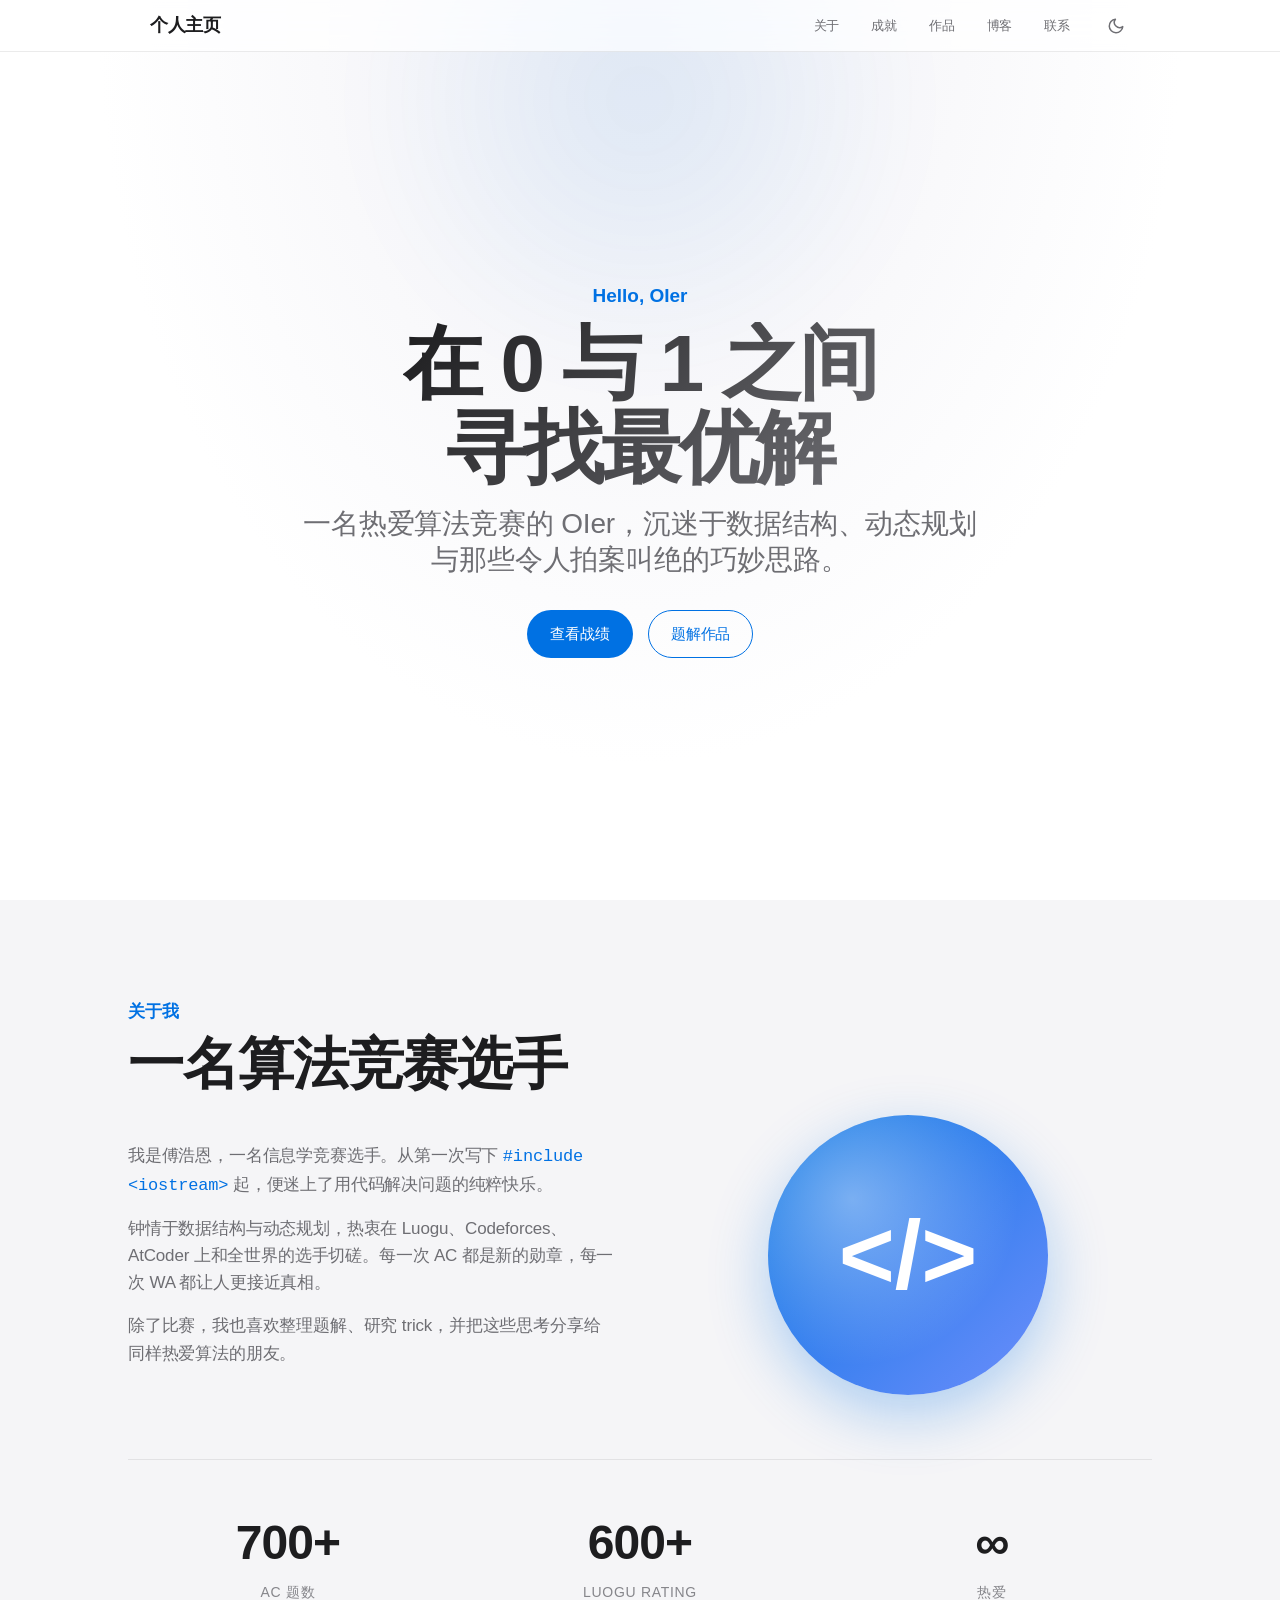
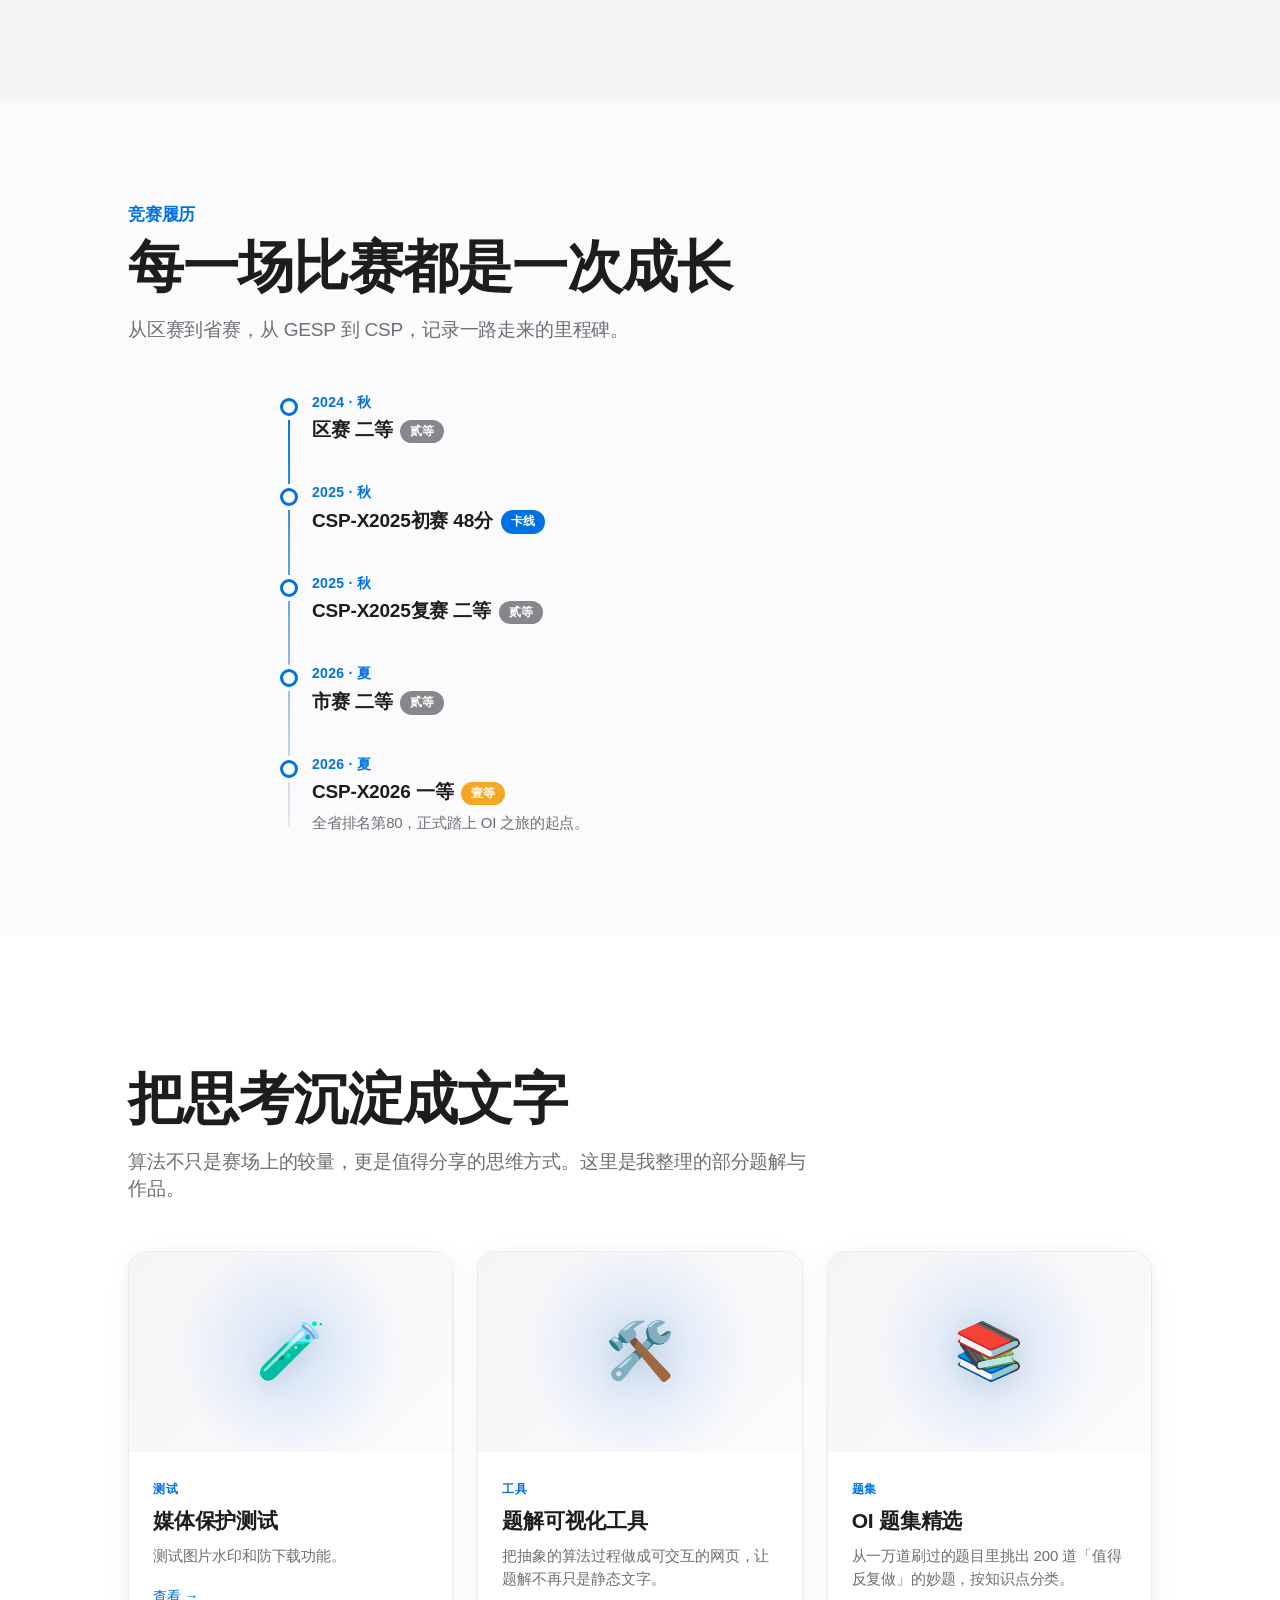
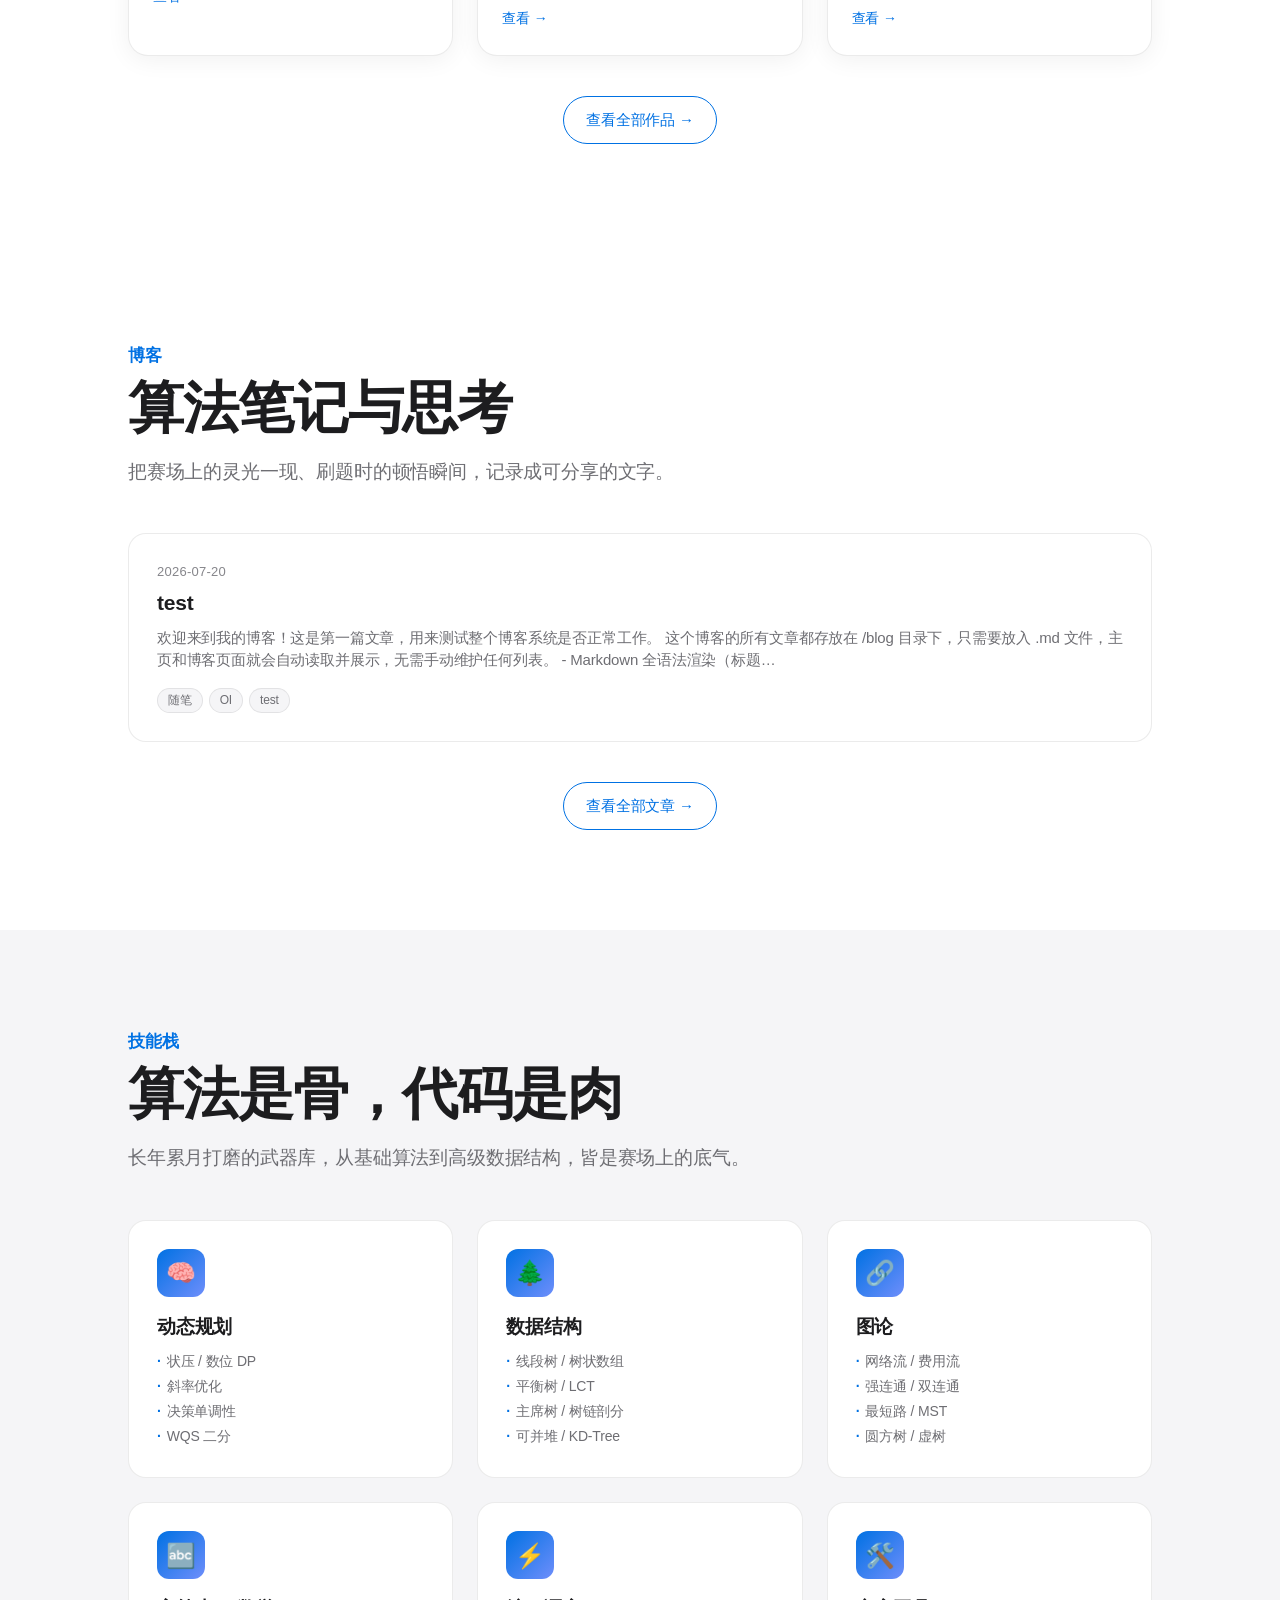
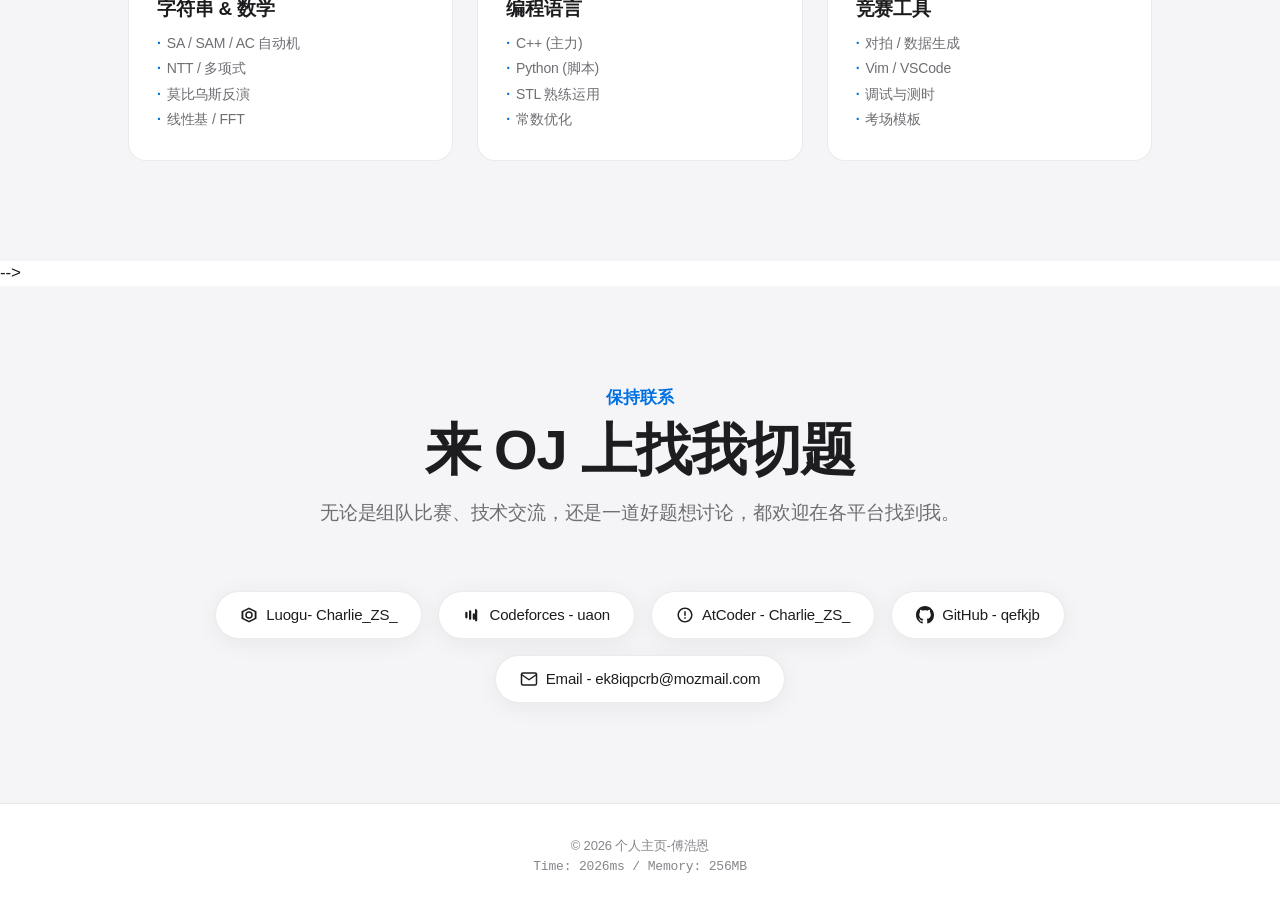
==== index.html @ b7bab4b0 "Update index.html" ====
<!DOCTYPE html>
<html lang="zh-CN">
<head>
    <meta charset="UTF-8">
    <meta name="viewport" content="width=device-width, initial-scale=1.0">
    <link rel="icon" href="data:image/svg+xml,<svg xmlns='http://www.w3.org/2000/svg' viewBox='0 0 100 100'><text y='.9em' font-size='90'>📝</text></svg>">
    <title>个人主页 — 傅浩恩</title>
    <style>
        :root {
            --bg-primary: #ffffff;
            --bg-secondary: #f5f5f7;
            --bg-tertiary: #fbfbfd;
            --text-primary: #1d1d1f;
            --text-secondary: #6e6e73;
            --text-tertiary: #86868b;
            --accent: #0071e3;
            --accent-hover: #0077ed;
            --border: rgba(0, 0, 0, 0.08);
            --nav-bg: rgba(255, 255, 255, 0.72);
            --card-bg: #ffffff;
            --card-shadow: 0 4px 24px rgba(0, 0, 0, 0.06);
            --card-shadow-hover: 0 12px 40px rgba(0, 0, 0, 0.12);
            --gradient-hero: radial-gradient(ellipse at top, #f0f0f5 0%, #ffffff 60%);
            --overlay: rgba(255, 255, 255, 0.6);
        }

        [data-theme="dark"] {
            --bg-primary: #000000;
            --bg-secondary: #1d1d1f;
            --bg-tertiary: #0a0a0c;
            --text-primary: #f5f5f7;
            --text-secondary: #a1a1a6;
            --text-tertiary: #86868b;
            --accent: #2997ff;
            --accent-hover: #47a5ff;
            --border: rgba(255, 255, 255, 0.1);
            --nav-bg: rgba(22, 22, 24, 0.72);
            --card-bg: #1d1d1f;
            --card-shadow: 0 4px 24px rgba(0, 0, 0, 0.4);
            --card-shadow-hover: 0 12px 40px rgba(0, 0, 0, 0.6);
            --gradient-hero: radial-gradient(ellipse at top, #1a1a2e 0%, #000000 60%);
            --overlay: rgba(0, 0, 0, 0.5);
        }

        * {
            margin: 0;
            padding: 0;
            box-sizing: border-box;
        }

        html {
            scroll-behavior: smooth;
            -webkit-font-smoothing: antialiased;
            -moz-osx-font-smoothing: grayscale;
        }

        body {
            font-family: -apple-system, BlinkMacSystemFont, "SF Pro Display", "SF Pro Text", "Helvetica Neue", "PingFang SC", "Microsoft YaHei", sans-serif;
            background-color: var(--bg-primary);
            color: var(--text-primary);
            line-height: 1.47;
            font-size: 17px;
            letter-spacing: -0.01em;
            transition: background-color 0.4s ease, color 0.4s ease;
            overflow-x: hidden;
        }

        /* Navigation */
        .nav {
            position: fixed;
            top: 0;
            left: 0;
            right: 0;
            height: 52px;
            background: var(--nav-bg);
            backdrop-filter: saturate(180%) blur(20px);
            -webkit-backdrop-filter: saturate(180%) blur(20px);
            border-bottom: 1px solid var(--border);
            z-index: 1000;
            transition: background-color 0.4s ease, border-color 0.4s ease;
        }

        .nav-inner {
            max-width: 1024px;
            margin: 0 auto;
            height: 100%;
            padding: 0 22px;
            display: flex;
            align-items: center;
            justify-content: space-between;
        }

        .nav-logo {
            font-size: 18px;
            font-weight: 600;
            color: var(--text-primary);
            letter-spacing: -0.02em;
            cursor: pointer;
            transition: color 0.3s ease;
        }

        .nav-logo:hover {
            color: var(--accent);
        }

        .nav-links {
            display: flex;
            gap: 32px;
            align-items: center;
        }

        .nav-link {
            color: var(--text-secondary);
            text-decoration: none;
            font-size: 13px;
            font-weight: 400;
            transition: color 0.3s ease;
            cursor: pointer;
        }

        .nav-link:hover {
            color: var(--text-primary);
        }

        .theme-toggle {
            background: none;
            border: none;
            cursor: pointer;
            width: 28px;
            height: 28px;
            display: flex;
            align-items: center;
            justify-content: center;
            color: var(--text-secondary);
            transition: color 0.3s ease, transform 0.3s ease;
            padding: 0;
        }

        .theme-toggle:hover {
            color: var(--text-primary);
            transform: scale(1.1);
        }

        .theme-toggle svg {
            width: 18px;
            height: 18px;
        }

        .sun-icon { display: none; }
        [data-theme="dark"] .sun-icon { display: block; }
        [data-theme="dark"] .moon-icon { display: none; }

        /* Hero Section */
        .hero {
            min-height: 100vh;
            display: flex;
            flex-direction: column;
            align-items: center;
            justify-content: center;
            text-align: center;
            background: var(--gradient-hero);
            padding: 80px 22px 40px;
            position: relative;
            overflow: hidden;
            transition: background 0.4s ease;
        }

        .hero::before {
            content: '';
            position: absolute;
            width: 600px;
            height: 600px;
            border-radius: 50%;
            background: radial-gradient(circle, var(--accent) 0%, transparent 70%);
            opacity: 0.08;
            top: -200px;
            left: 50%;
            transform: translateX(-50%);
            filter: blur(40px);
        }

        .hero-eyebrow {
            font-size: 19px;
            color: var(--accent);
            font-weight: 600;
            margin-bottom: 12px;
            letter-spacing: 0;
            opacity: 0;
            animation: fadeUp 0.8s ease 0.2s forwards;
        }

        .hero-title {
            font-size: clamp(40px, 7vw, 80px);
            font-weight: 700;
            line-height: 1.05;
            letter-spacing: -0.03em;
            margin-bottom: 16px;
            background: linear-gradient(135deg, var(--text-primary) 0%, var(--text-secondary) 100%);
            -webkit-background-clip: text;
            -webkit-text-fill-color: transparent;
            background-clip: text;
            opacity: 0;
            animation: fadeUp 0.8s ease 0.4s forwards;
        }

        .hero-subtitle {
            font-size: clamp(21px, 3vw, 28px);
            color: var(--text-secondary);
            font-weight: 400;
            max-width: 680px;
            margin-bottom: 32px;
            line-height: 1.3;
            opacity: 0;
            animation: fadeUp 0.8s ease 0.6s forwards;
        }

        .hero-cta {
            display: flex;
            gap: 16px;
            flex-wrap: wrap;
            justify-content: center;
            opacity: 0;
            animation: fadeUp 0.8s ease 0.8s forwards;
        }

        .btn {
            display: inline-flex;
            align-items: center;
            justify-content: center;
            padding: 12px 22px;
            border-radius: 980px;
            font-size: 15px;
            font-weight: 400;
            text-decoration: none;
            cursor: pointer;
            transition: all 0.3s ease;
            border: 1px solid transparent;
            white-space: nowrap;
        }

        .btn-primary {
            background: var(--accent);
            color: #ffffff;
        }

        .btn-primary:hover {
            background: var(--accent-hover);
            transform: translateY(-2px);
        }

        .btn-secondary {
            background: transparent;
            color: var(--accent);
            border-color: var(--accent);
        }

        .btn-secondary:hover {
            background: var(--accent);
            color: #ffffff;
            transform: translateY(-2px);
        }

        /* Section Common */
        section {
            padding: 100px 22px;
            scroll-margin-top: 52px;
        }

        .section-inner {
            max-width: 1024px;
            margin: 0 auto;
        }

        .section-eyebrow {
            font-size: 17px;
            color: var(--accent);
            font-weight: 600;
            margin-bottom: 8px;
        }

        .section-title {
            font-size: clamp(32px, 5vw, 56px);
            font-weight: 700;
            letter-spacing: -0.02em;
            line-height: 1.1;
            margin-bottom: 20px;
        }

        .section-desc {
            font-size: 19px;
            color: var(--text-secondary);
            max-width: 680px;
            margin-bottom: 48px;
            line-height: 1.4;
        }

        /* About Section */
        .about {
            background: var(--bg-secondary);
            transition: background-color 0.4s ease;
        }

        .about-grid {
            display: grid;
            grid-template-columns: 1fr 1fr;
            gap: 48px;
            align-items: center;
        }

        .about-text p {
            font-size: 17px;
            color: var(--text-secondary);
            line-height: 1.6;
            margin-bottom: 16px;
        }

        .about-text p:last-child {
            margin-bottom: 0;
        }

        .about-avatar {
            display: flex;
            justify-content: center;
            align-items: center;
        }

        .avatar-circle {
            width: 280px;
            height: 280px;
            border-radius: 50%;
            background: linear-gradient(135deg, var(--accent) 0%, #6e8efb 100%);
            display: flex;
            align-items: center;
            justify-content: center;
            font-size: 96px;
            font-weight: 700;
            color: #ffffff;
            box-shadow: 0 20px 60px rgba(0, 113, 227, 0.3);
            position: relative;
            overflow: hidden;
        }

        .avatar-circle::after {
            content: '';
            position: absolute;
            inset: 0;
            background: radial-gradient(circle at 30% 30%, rgba(255,255,255,0.4) 0%, transparent 60%);
        }

        /* Stats */
        .stats {
            display: grid;
            grid-template-columns: repeat(3, 1fr);
            gap: 32px;
            margin-top: 64px;
            padding-top: 48px;
            border-top: 1px solid var(--border);
        }

        .stat-item {
            text-align: center;
        }

        .stat-number {
            font-size: 48px;
            font-weight: 700;
            color: var(--text-primary);
            letter-spacing: -0.02em;
            margin-bottom: 4px;
        }

        .stat-label {
            font-size: 14px;
            color: var(--text-tertiary);
            text-transform: uppercase;
            letter-spacing: 0.05em;
        }

        /* Projects Section */
        .projects-grid {
            display: grid;
            grid-template-columns: repeat(auto-fit, minmax(300px, 1fr));
            gap: 24px;
        }

        .project-card {
            display: block;
            background: var(--card-bg);
            border-radius: 20px;
            overflow: hidden;
            box-shadow: var(--card-shadow);
            transition: all 0.4s cubic-bezier(0.4, 0, 0.2, 1);
            cursor: pointer;
            border: 1px solid var(--border);
            text-decoration: none;
            color: inherit;
        }

        .project-card:hover {
            transform: translateY(-6px);
            box-shadow: var(--card-shadow-hover);
        }

        .project-image {
            height: 200px;
            background: linear-gradient(135deg, var(--bg-secondary) 0%, var(--bg-tertiary) 100%);
            display: flex;
            align-items: center;
            justify-content: center;
            font-size: 56px;
            position: relative;
            overflow: hidden;
        }

        .project-image::before {
            content: '';
            position: absolute;
            inset: 0;
            background: radial-gradient(circle at 50% 50%, var(--accent) 0%, transparent 60%);
            opacity: 0.15;
        }

        .project-emoji {
            position: relative;
            z-index: 1;
            filter: drop-shadow(0 4px 12px rgba(0,0,0,0.1));
        }

        .project-content {
            padding: 24px;
        }

        .project-tag {
            display: inline-block;
            font-size: 12px;
            color: var(--accent);
            font-weight: 600;
            text-transform: uppercase;
            letter-spacing: 0.05em;
            margin-bottom: 8px;
        }

        .project-title {
            font-size: 21px;
            font-weight: 600;
            color: var(--text-primary);
            margin-bottom: 8px;
            letter-spacing: -0.01em;
        }

        .project-desc {
            font-size: 15px;
            color: var(--text-secondary);
            line-height: 1.5;
            margin-bottom: 16px;
        }

        .project-link {
            font-size: 14px;
            color: var(--accent);
            text-decoration: none;
            font-weight: 500;
            display: inline-flex;
            align-items: center;
            gap: 4px;
            transition: gap 0.3s ease;
        }

        .project-link:hover {
            gap: 8px;
        }

        /* Skills Section */
        .skills {
            background: var(--bg-secondary);
            transition: background-color 0.4s ease;
        }

        /* Blog Section */
        .blog {
            background: var(--bg-primary);
            transition: background-color 0.4s ease;
        }

        .blog-grid {
            display: grid;
            grid-template-columns: repeat(auto-fit, minmax(280px, 1fr));
            gap: 24px;
        }

        .blog-card {
            display: flex;
            flex-direction: column;
            background: var(--card-bg);
            border-radius: 18px;
            padding: 28px;
            border: 1px solid var(--border);
            text-decoration: none;
            color: inherit;
            transition: all 0.3s ease;
            cursor: pointer;
        }

        .blog-card:hover {
            transform: translateY(-4px);
            box-shadow: var(--card-shadow);
            border-color: var(--accent);
        }

        .blog-card-date {
            font-size: 13px;
            color: var(--text-tertiary);
            margin-bottom: 8px;
            letter-spacing: 0.02em;
        }

        .blog-card-title {
            font-size: 21px;
            font-weight: 600;
            color: var(--text-primary);
            margin-bottom: 10px;
            letter-spacing: -0.01em;
            line-height: 1.3;
        }

        .blog-card-excerpt {
            font-size: 15px;
            color: var(--text-secondary);
            line-height: 1.5;
            margin-bottom: 16px;
            flex: 1;
            display: -webkit-box;
            -webkit-line-clamp: 3;
            -webkit-box-orient: vertical;
            overflow: hidden;
        }

        .blog-card-tags {
            display: flex;
            gap: 6px;
            flex-wrap: wrap;
        }

        .blog-tag {
            font-size: 12px;
            padding: 3px 10px;
            border-radius: 980px;
            background: var(--bg-secondary);
            color: var(--text-secondary);
            border: 1px solid var(--border);
        }

        .blog-more {
            text-align: center;
            margin-top: 40px;
        }

        .blog-empty {
            text-align: center;
            color: var(--text-tertiary);
            padding: 40px;
            font-size: 15px;
        }

        .skills-grid {
            display: grid;
            grid-template-columns: repeat(auto-fit, minmax(240px, 1fr));
            gap: 24px;
        }

        .skill-card {
            background: var(--card-bg);
            border-radius: 18px;
            padding: 28px;
            border: 1px solid var(--border);
            transition: all 0.3s ease;
        }

        .skill-card:hover {
            transform: translateY(-4px);
            box-shadow: var(--card-shadow);
        }

        .skill-icon {
            width: 48px;
            height: 48px;
            border-radius: 12px;
            background: linear-gradient(135deg, var(--accent) 0%, #6e8efb 100%);
            display: flex;
            align-items: center;
            justify-content: center;
            margin-bottom: 16px;
            font-size: 24px;
        }

        .skill-title {
            font-size: 19px;
            font-weight: 600;
            color: var(--text-primary);
            margin-bottom: 8px;
        }

        .skill-list {
            list-style: none;
            color: var(--text-secondary);
            font-size: 14px;
            line-height: 1.8;
        }

        .skill-list li::before {
            content: '·';
            color: var(--accent);
            font-weight: bold;
            margin-right: 6px;
        }

        /* Achievements Section */
        .achievements {
            background: var(--bg-tertiary);
            transition: background-color 0.4s ease;
        }

        .timeline {
            position: relative;
            max-width: 720px;
            margin: 0 auto;
            padding-left: 32px;
        }

        .timeline::before {
            content: '';
            position: absolute;
            left: 8px;
            top: 8px;
            bottom: 8px;
            width: 2px;
            background: linear-gradient(to bottom, var(--accent) 0%, var(--border) 100%);
        }

        .timeline-item {
            position: relative;
            padding-bottom: 32px;
        }

        .timeline-item:last-child {
            padding-bottom: 0;
        }

        .timeline-dot {
            position: absolute;
            left: -32px;
            top: 6px;
            width: 18px;
            height: 18px;
            border-radius: 50%;
            background: var(--bg-tertiary);
            border: 3px solid var(--accent);
            box-shadow: 0 0 0 4px var(--bg-tertiary);
            transition: transform 0.3s ease;
        }

        .timeline-item:hover .timeline-dot {
            transform: scale(1.2);
        }

        .timeline-year {
            font-size: 14px;
            color: var(--accent);
            font-weight: 600;
            margin-bottom: 4px;
            letter-spacing: 0.02em;
        }

        .timeline-title {
            font-size: 19px;
            font-weight: 600;
            color: var(--text-primary);
            margin-bottom: 6px;
            letter-spacing: -0.01em;
        }

        .timeline-desc {
            font-size: 15px;
            color: var(--text-secondary);
            line-height: 1.5;
        }

        .timeline-badge {
            display: inline-block;
            font-size: 12px;
            padding: 3px 10px;
            border-radius: 980px;
            background: var(--accent);
            color: #ffffff;
            font-weight: 600;
            margin-left: 8px;
            vertical-align: middle;
        }

        .timeline-badge.silver {
            background: #86868b;
        }

        .timeline-badge.bronze {
            background: #a47148;
        }

        .timeline-badge.gold {
            background: #f5a623;
        }

        /* Contact Section */
        .contact {
            text-align: center;
            background: var(--bg-secondary);
            transition: background-color 0.4s ease;
        }

        .contact .section-inner {
            display: flex;
            flex-direction: column;
            align-items: center;
        }

        .contact-links {
            display: flex;
            gap: 16px;
            flex-wrap: wrap;
            justify-content: center;
            margin-top: 16px;
        }

        .contact-link {
            display: inline-flex;
            align-items: center;
            gap: 8px;
            padding: 12px 24px;
            border-radius: 980px;
            background: var(--card-bg);
            color: var(--text-primary);
            text-decoration: none;
            font-size: 15px;
            border: 1px solid var(--border);
            transition: all 0.3s ease;
            box-shadow: var(--card-shadow);
        }

        .contact-link:hover {
            transform: translateY(-2px);
            color: var(--accent);
            border-color: var(--accent);
        }

        .contact-link svg {
            width: 18px;
            height: 18px;
        }

        /* Footer */
        .footer {
            padding: 32px 22px;
            text-align: center;
            color: var(--text-tertiary);
            font-size: 13px;
            border-top: 1px solid var(--border);
            transition: border-color 0.4s ease;
        }

        .footer a {
            color: var(--text-secondary);
            text-decoration: none;
            transition: color 0.3s ease;
        }

        .footer a:hover {
            color: var(--accent);
        }

        /* Animations */
        @keyframes fadeUp {
            from {
                opacity: 0;
                transform: translateY(30px);
            }
            to {
                opacity: 1;
                transform: translateY(0);
            }
        }

        .reveal {
            opacity: 0;
            transform: translateY(40px);
            transition: opacity 0.8s ease, transform 0.8s ease;
        }

        .reveal.visible {
            opacity: 1;
            transform: translateY(0);
        }

        /* Mobile */
        @media (max-width: 768px) {
            .nav-links {
                gap: 16px;
            }

            .nav-link {
                font-size: 12px;
            }

            .about-grid {
                grid-template-columns: 1fr;
                gap: 32px;
            }

            .avatar-circle {
                width: 200px;
                height: 200px;
                font-size: 72px;
            }

            .stats {
                grid-template-columns: 1fr;
                gap: 24px;
            }

            section {
                padding: 80px 22px;
            }

            .hero {
                padding: 80px 22px 40px;
            }
        }

        @media (max-width: 540px) {
            .nav-links .nav-link:not(.theme-toggle-wrap) {
                display: none;
            }
        }
    </style>
</head>
<body data-theme="light">
    <!-- Navigation -->
    <nav class="nav">
        <div class="nav-inner">
            <div class="nav-logo" onclick="scrollToSection('hero')">个人主页</div>
            <div class="nav-links">
                <a class="nav-link" href="javascript:void(0)" onclick="scrollToSection('about')">关于</a>
                <a class="nav-link" href="javascript:void(0)" onclick="scrollToSection('achievements')">成就</a>
                <a class="nav-link" href="projects/">作品</a>
                <a class="nav-link" href="blog/">博客</a>
                <a class="nav-link" href="javascript:void(0)" onclick="scrollToSection('contact')">联系</a>
                <button class="theme-toggle" onclick="toggleTheme()" aria-label="切换主题">
                    <svg class="moon-icon" viewBox="0 0 24 24" fill="none" stroke="currentColor" stroke-width="2" stroke-linecap="round" stroke-linejoin="round">
                        <path d="M21 12.79A9 9 0 1 1 11.21 3 7 7 0 0 0 21 12.79z"></path>
                    </svg>
                    <svg class="sun-icon" viewBox="0 0 24 24" fill="none" stroke="currentColor" stroke-width="2" stroke-linecap="round" stroke-linejoin="round">
                        <circle cx="12" cy="12" r="5"></circle>
                        <line x1="12" y1="1" x2="12" y2="3"></line>
                        <line x1="12" y1="21" x2="12" y2="23"></line>
                        <line x1="4.22" y1="4.22" x2="5.64" y2="5.64"></line>
                        <line x1="18.36" y1="18.36" x2="19.78" y2="19.78"></line>
                        <line x1="1" y1="12" x2="3" y2="12"></line>
                        <line x1="21" y1="12" x2="23" y2="12"></line>
                        <line x1="4.22" y1="19.78" x2="5.64" y2="18.36"></line>
                        <line x1="18.36" y1="5.64" x2="19.78" y2="4.22"></line>
                    </svg>
                </button>
            </div>
        </div>
    </nav>

    <!-- Hero Section -->
    <section class="hero" id="hero">
        <p class="hero-eyebrow">Hello, OIer</p>
        <h1 class="hero-title">在 0 与 1 之间<br>寻找最优解</h1>
        <p class="hero-subtitle">一名热爱算法竞赛的 OIer，沉迷于数据结构、动态规划与那些令人拍案叫绝的巧妙思路。</p>
        <div class="hero-cta">
            <a class="btn btn-primary" href="javascript:void(0)" onclick="scrollToSection('achievements')">查看战绩</a>
            <a class="btn btn-secondary" href="javascript:void(0)" onclick="scrollToSection('projects')">题解作品</a>
        </div>
    </section>

    <!-- About Section -->
    <section class="about" id="about">
        <div class="section-inner">
            <p class="section-eyebrow reveal">关于我</p>
            <h2 class="section-title reveal">一名算法竞赛选手</h2>
            <div class="about-grid">
                <div class="about-text reveal">
                    <p>我是傅浩恩，一名信息学竞赛选手。从第一次写下 <code style="color:var(--accent);font-family:monospace;">#include &lt;iostream&gt;</code> 起，便迷上了用代码解决问题的纯粹快乐。</p>
                    <p>钟情于数据结构与动态规划，热衷在 Luogu、Codeforces、AtCoder 上和全世界的选手切磋。每一次 AC 都是新的勋章，每一次 WA 都让人更接近真相。</p>
                    <p>除了比赛，我也喜欢整理题解、研究 trick，并把这些思考分享给同样热爱算法的朋友。</p>
                </div>
                <div class="about-avatar reveal">
                    <div class="avatar-circle">&lt;/&gt;</div>
                </div>
            </div>
            <div class="stats reveal">
                <div class="stat-item">
                    <div class="stat-number">700+</div>
                    <div class="stat-label">AC 题数</div>
                </div>
                <div class="stat-item">
                    <div class="stat-number">600+</div>
                    <div class="stat-label">Luogu Rating</div>
                </div>
                <div class="stat-item">
                    <div class="stat-number">∞</div>
                    <div class="stat-label">热爱</div>
                </div>
            </div>
        </div>
    </section>

    <!-- Achievements Section -->
    <section class="achievements" id="achievements">
        <div class="section-inner">
            <p class="section-eyebrow reveal">竞赛履历</p>
            <h2 class="section-title reveal">每一场比赛都是一次成长</h2>
            <p class="section-desc reveal">从区赛到省赛，从 GESP 到 CSP，记录一路走来的里程碑。</p>
            <div class="timeline">
                <div class="timeline-item reveal">
                    <div class="timeline-dot"></div>
                    <div class="timeline-year">2024 · 秋</div>
                    <div class="timeline-title">区赛 二等<span class="timeline-badge silver">贰等</span></div>
                </div>
                <div class="timeline-item reveal">
                    <div class="timeline-dot"></div>
                    <div class="timeline-year">2025 · 秋</div>
                    <div class="timeline-title">CSP-X2025初赛 48分<span class="timeline-badge">卡线</span></div>
                </div>
                <div class="timeline-item reveal">
                    <div class="timeline-dot"></div>
                    <div class="timeline-year">2025 · 秋</div>
                    <div class="timeline-title">CSP-X2025复赛 二等<span class="timeline-badge silver">贰等</span></div>
                </div>
                <div class="timeline-item reveal">
                    <div class="timeline-dot"></div>
                    <div class="timeline-year">2026 · 夏</div>
                    <div class="timeline-title">市赛 二等<span class="timeline-badge silver">贰等</span></div>
                </div>
                <div class="timeline-item reveal">
                    <div class="timeline-dot"></div>
                    <div class="timeline-year">2026 · 夏</div>
                    <div class="timeline-title">CSP-X2026 一等<span class="timeline-badge gold">壹等</span></div>
                    <div class="timeline-desc">全省排名第80，正式踏上 OI 之旅的起点。</div>
                </div>
            </div>
        </div>
    </section>

    <!-- Projects Section -->
    <section class="projects" id="projects">
        <div class="section-inner">
            <p class="section-eyebrow reveal">题解与作品</p>
            <h2 class="section-title reveal">把思考沉淀成文字</h2>
            <p class="section-desc reveal">算法不只是赛场上的较量，更是值得分享的思维方式。这里是我整理的部分题解与作品。</p>
            <div class="projects-grid" id="projects-grid">
                <div class="blog-empty">正在加载作品…</div>
            </div>
            <div class="blog-more reveal">
                <a class="btn btn-secondary" href="projects/">查看全部作品 →</a>
            </div>
        </div>
    </section>

    <!-- Blog Section -->
    <section class="blog" id="blog">
        <div class="section-inner">
            <p class="section-eyebrow reveal">博客</p>
            <h2 class="section-title reveal">算法笔记与思考</h2>
            <p class="section-desc reveal">把赛场上的灵光一现、刷题时的顿悟瞬间，记录成可分享的文字。</p>
            <div class="blog-grid" id="blog-preview-grid">
                <div class="blog-empty">正在加载最新文章…</div>
            </div>
            <div class="blog-more reveal">
                <a class="btn btn-secondary" href="blog/">查看全部文章 →</a>
            </div>
        </div>
    </section>

    <!-- Skills Section -->
    <section class="skills" id="skills">
        <div class="section-inner">
            <p class="section-eyebrow reveal">技能栈</p>
            <h2 class="section-title reveal">算法是骨，代码是肉</h2>
            <p class="section-desc reveal">长年累月打磨的武器库，从基础算法到高级数据结构，皆是赛场上的底气。</p>
            <div class="skills-grid">
                <div class="skill-card reveal">
                    <div class="skill-icon">🧠</div>
                    <h3 class="skill-title">动态规划</h3>
                    <ul class="skill-list">
                        <li>状压 / 数位 DP</li>
                        <li>斜率优化</li>
                        <li>决策单调性</li>
                        <li>WQS 二分</li>
                    </ul>
                </div>
                <div class="skill-card reveal">
                    <div class="skill-icon">🌲</div>
                    <h3 class="skill-title">数据结构</h3>
                    <ul class="skill-list">
                        <li>线段树 / 树状数组</li>
                        <li>平衡树 / LCT</li>
                        <li>主席树 / 树链剖分</li>
                        <li>可并堆 / KD-Tree</li>
                    </ul>
                </div>
                <div class="skill-card reveal">
                    <div class="skill-icon">🔗</div>
                    <h3 class="skill-title">图论</h3>
                    <ul class="skill-list">
                        <li>网络流 / 费用流</li>
                        <li>强连通 / 双连通</li>
                        <li>最短路 / MST</li>
                        <li>圆方树 / 虚树</li>
                    </ul>
                </div>
                <div class="skill-card reveal">
                    <div class="skill-icon">🔤</div>
                    <h3 class="skill-title">字符串 & 数学</h3>
                    <ul class="skill-list">
                        <li>SA / SAM / AC 自动机</li>
                        <li>NTT / 多项式</li>
                        <li>莫比乌斯反演</li>
                        <li>线性基 / FFT</li>
                    </ul>
                </div>
                <div class="skill-card reveal">
                    <div class="skill-icon">⚡</div>
                    <h3 class="skill-title">编程语言</h3>
                    <ul class="skill-list">
                        <li>C++ (主力)</li>
                        <li>Python (脚本)</li>
                        <li>STL 熟练运用</li>
                        <li>常数优化</li>
                    </ul>
                </div>
                <div class="skill-card reveal">
                    <div class="skill-icon">🛠️</div>
                    <h3 class="skill-title">竞赛工具</h3>
                    <ul class="skill-list">
                        <li>对拍 / 数据生成</li>
                        <li>Vim / VSCode</li>
                        <li>调试与测时</li>
                        <li>考场模板</li>
                    </ul>
                </div>
            </div>
        </div>
    </section> -->

    <!-- Contact Section -->
    <section class="contact" id="contact">
        <div class="section-inner">
            <p class="section-eyebrow reveal">保持联系</p>
            <h2 class="section-title reveal">来 OJ 上找我切题</h2>
            <p class="section-desc reveal">无论是组队比赛、技术交流，还是一道好题想讨论，都欢迎在各平台找到我。</p>
            <div class="contact-links reveal">
                <a class="contact-link" href="https://www.luogu.com.cn/user/1436745" target="_blank" rel="noopener">
                    <svg viewBox="0 0 24 24" fill="currentColor">
                        <path d="M12 2L2 7v10l10 5 10-5V7L12 2zm0 2.2l7.5 3.75v8.1L12 19.8l-7.5-3.75v-8.1L12 4.2zM12 7a5 5 0 100 10 5 5 0 000-10zm0 2a3 3 0 110 6 3 3 0 010-6z"></path>
                    </svg>
                    Luogu- Charlie_ZS_
                </a>
                <a class="contact-link" href="https://codeforces.com/profile/uaon" target="_blank" rel="noopener">
                    <svg viewBox="0 0 24 24" fill="currentColor">
                        <path d="M4.5 7.5a1.5 1.5 0 011.5 1.5v6a1.5 1.5 0 01-3 0V9a1.5 1.5 0 011.5-1.5zm5-2A1.5 1.5 0 0111 7v10a1.5 1.5 0 01-3 0V7a1.5 1.5 0 011.5-1.5zm5 4A1.5 1.5 0 0116 11v6a1.5 1.5 0 01-3 0v-6a1.5 1.5 0 011.5-1.5zm5-2A1.5 1.5 0 0119 5v14a1.5 1.5 0 01-3 0V5a1.5 1.5 0 011.5-1.5z"></path>
                    </svg>
                    Codeforces - uaon
                </a>
                <a class="contact-link" href="https://atcoder.jp/users/Charlie_ZS_" target="_blank" rel="noopener">
                    <svg viewBox="0 0 24 24" fill="currentColor">
                        <path d="M12 2C6.48 2 2 6.48 2 12s4.48 10 10 10 10-4.48 10-10S17.52 2 12 2zm0 18c-4.41 0-8-3.59-8-8s3.59-8 8-8 8 3.59 8 8-3.59 8-8 8zm-1-13h2v6h-2zm0 8h2v2h-2z"></path>
                    </svg>
                    AtCoder - Charlie_ZS_
                </a>
                <a class="contact-link" href="https://github.com/qefkjb" target="_blank" rel="noopener">
                    <svg viewBox="0 0 24 24" fill="currentColor">
                        <path d="M12 0C5.37 0 0 5.37 0 12c0 5.31 3.435 9.795 8.205 11.385.6.105.825-.255.825-.57 0-.285-.015-1.23-.015-2.235-3.015.555-3.795-.735-4.035-1.41-.135-.345-.72-1.41-1.23-1.695-.42-.225-1.02-.78-.015-.795.945-.015 1.62.87 1.845 1.23 1.08 1.815 2.805 1.305 3.495.99.105-.78.42-1.305.765-1.605-2.67-.3-5.46-1.335-5.46-5.925 0-1.305.465-2.385 1.23-3.225-.12-.3-.54-1.53.12-3.18 0 0 1.005-.315 3.3 1.23.96-.27 1.98-.405 3-.405s2.04.135 3 .405c2.295-1.56 3.3-1.23 3.3-1.23.66 1.65.24 2.88.12 3.18.765.84 1.23 1.905 1.23 3.225 0 4.605-2.805 5.625-5.475 5.925.435.375.81 1.095.81 2.22 0 1.605-.015 2.895-.015 3.3 0 .315.225.69.825.57A12.02 12.02 0 0 0 24 12c0-6.63-5.37-12-12-12z"></path>
                    </svg>
                    GitHub - qefkjb
                </a>
                <a class="contact-link" href="ek8iqpcrb@mozmail.com">
                    <svg viewBox="0 0 24 24" fill="none" stroke="currentColor" stroke-width="2" stroke-linecap="round" stroke-linejoin="round">
                        <path d="M4 4h16c1.1 0 2 .9 2 2v12c0 1.1-.9 2-2 2H4c-1.1 0-2-.9-2-2V6c0-1.1.9-2 2-2z"></path>
                        <polyline points="22,6 12,13 2,6"></polyline>
                    </svg>
                    Email - ek8iqpcrb@mozmail.com
                </a>
            </div>
        </div>
    </section>

    <!-- Footer -->
    <footer class="footer">
        <p>© 2026 个人主页-傅浩恩<code style="font-family:monospace;color:var(--text-tertiary);"><br>Time: 2026ms / Memory: 256MB</code></p>
    </footer>

    <script>
        // Theme toggle
        function toggleTheme() {
            const body = document.body;
            const currentTheme = body.getAttribute('data-theme');
            const newTheme = currentTheme === 'dark' ? 'light' : 'dark';
            body.setAttribute('data-theme', newTheme);
            localStorage.setItem('theme', newTheme);
        }

        // Init theme from localStorage or system preference
        (function initTheme() {
            const savedTheme = localStorage.getItem('theme');
            if (savedTheme) {
                document.body.setAttribute('data-theme', savedTheme);
            } else if (window.matchMedia && window.matchMedia('(prefers-color-scheme: dark)').matches) {
                document.body.setAttribute('data-theme', 'dark');
            }
        })();

        // Smooth scroll
        function scrollToSection(id) {
            const el = document.getElementById(id);
            if (el) {
                window.scrollTo({ top: el.offsetTop - 52, behavior: 'smooth' });
            }
        }

        // Open external link
        function openLink(url) {
            window.open(url, '_blank', 'noopener');
        }

        // Scroll reveal animation
        const observer = new IntersectionObserver((entries) => {
            entries.forEach(entry => {
                if (entry.isIntersecting) {
                    entry.target.classList.add('visible');
                    observer.unobserve(entry.target);
                }
            });
        }, { threshold: 0.1, rootMargin: '0px 0px -50px 0px' });

        document.querySelectorAll('.reveal').forEach(el => observer.observe(el));

        // ===== Projects: 读取 projects/manifest.json（由 build-blog.py 生成）=====
        async function loadProjectsPreview() {
            const grid = document.getElementById('projects-grid');
            if (!grid) return;
            try {
                const resp = await fetch('projects/manifest.json');
                if (!resp.ok) throw new Error('manifest: ' + resp.status);
                const items = await resp.json();
                if (!Array.isArray(items) || items.length === 0) {
                    grid.innerHTML = '<div class="blog-empty">还没有作品，在 /projects 目录下放入 .md 文件，运行 <code>python build-blog.py</code> 后即可显示。</div>';
                    return;
                }
                const top = items.slice(0, 3);
                grid.innerHTML = top.map(p => {
                    const tag = p.tags ? p.tags.split(',')[0].trim() : '作品';
                    const emoji = p.emoji || '📄';
                    const summary = p.summary || '点击查看详情';
                    const link = p.link || `projects/#${p.slug}`;
                    const external = p.link ? ` target="_blank" rel="noopener"` : '';
                    return `
                        <a class="project-card reveal" href="${link}"${external}>
                            <div class="project-image"><span class="project-emoji">${emoji}</span></div>
                            <div class="project-content">
                                <span class="project-tag">${tag}</span>
                                <h3 class="project-title">${p.title}</h3>
                                <p class="project-desc">${summary}</p>
                                <span class="project-link">查看 →</span>
                            </div>
                        </a>`;
                }).join('');
                grid.querySelectorAll('.reveal').forEach(el => observer.observe(el));
            } catch (e) {
                console.warn('Projects load failed:', e);
                grid.innerHTML = '<div class="blog-empty">作品列表加载失败。请先运行 <code>python build-blog.py</code> 生成 <code>projects/manifest.json</code>。</div>';
            }
        }

        // ===== Blog: 读取 blog/manifest.json（由 build-blog.py 生成）=====
        async function loadBlogPreview() {
            const grid = document.getElementById('blog-preview-grid');
            if (!grid) return;
            try {
                const resp = await fetch('blog/manifest.json');
                if (!resp.ok) throw new Error('manifest: ' + resp.status);
                const posts = await resp.json();
                if (!Array.isArray(posts) || posts.length === 0) {
                    grid.innerHTML = '<div class="blog-empty">还没有文章，在 /blog 目录下放入 .md 文件，运行 <code>python build-blog.py</code> 后即可显示。</div>';
                    return;
                }
                // manifest 已按日期降序，直接取前 3 篇
                // 异步补充摘要
                const top = posts.slice(0, 3);
                top.forEach(p => { p.excerpt = ''; });
                grid.innerHTML = top.map(p => {
                    const tags = p.tags ? p.tags.split(',').map(t => `<span class="blog-tag">${t.trim()}</span>`).join('') : '';
                    return `
                        <a class="blog-card reveal" href="blog/#${p.slug}">
                            <div class="blog-card-date">${p.date || '未署日期'}</div>
                            <h3 class="blog-card-title">${p.title}</h3>
                            <p class="blog-card-excerpt" data-slug="${p.slug}">加载中…</p>
                            <div class="blog-card-tags">${tags}</div>
                        </a>`;
                }).join('');
                grid.querySelectorAll('.reveal').forEach(el => observer.observe(el));
                // 并行抓取每篇文章正文，生成摘要
                top.forEach(async p => {
                    try {
                        const r = await fetch('blog/' + p.file);
                        const txt = await r.text();
                        const body = txt.replace(/^---\r?\n[\s\S]*?\r?\n---\r?\n?/, '');
                        const excerpt = body
                            .replace(/^#+\s.*$/gm, '')
                            .replace(/```[\s\S]*?```/g, '')
                            .replace(/!\[.*?\]\(.*?\)/g, '')
                            .replace(/\[(.*?)\]\(.*?\)/g, '$1')
                            .replace(/[#*`>_~]/g, '')
                            .replace(/\s+/g, ' ')
                            .trim().slice(0, 120);
                        const el = grid.querySelector(`[data-slug="${p.slug}"]`);
                        if (el) el.textContent = excerpt + (excerpt.length >= 120 ? '…' : '');
                    } catch (e) { /* 忽略单篇失败 */ }
                });
            } catch (e) {
                console.warn('Blog load failed:', e);
                grid.innerHTML = '<div class="blog-empty">文章列表加载失败。请先运行 <code>python build-blog.py</code> 生成 blog/manifest.json。</div>';
            }
        }

        // 启动作品、博客加载
        loadProjectsPreview();
        loadBlogPreview();
    </script>
</body>
</html>
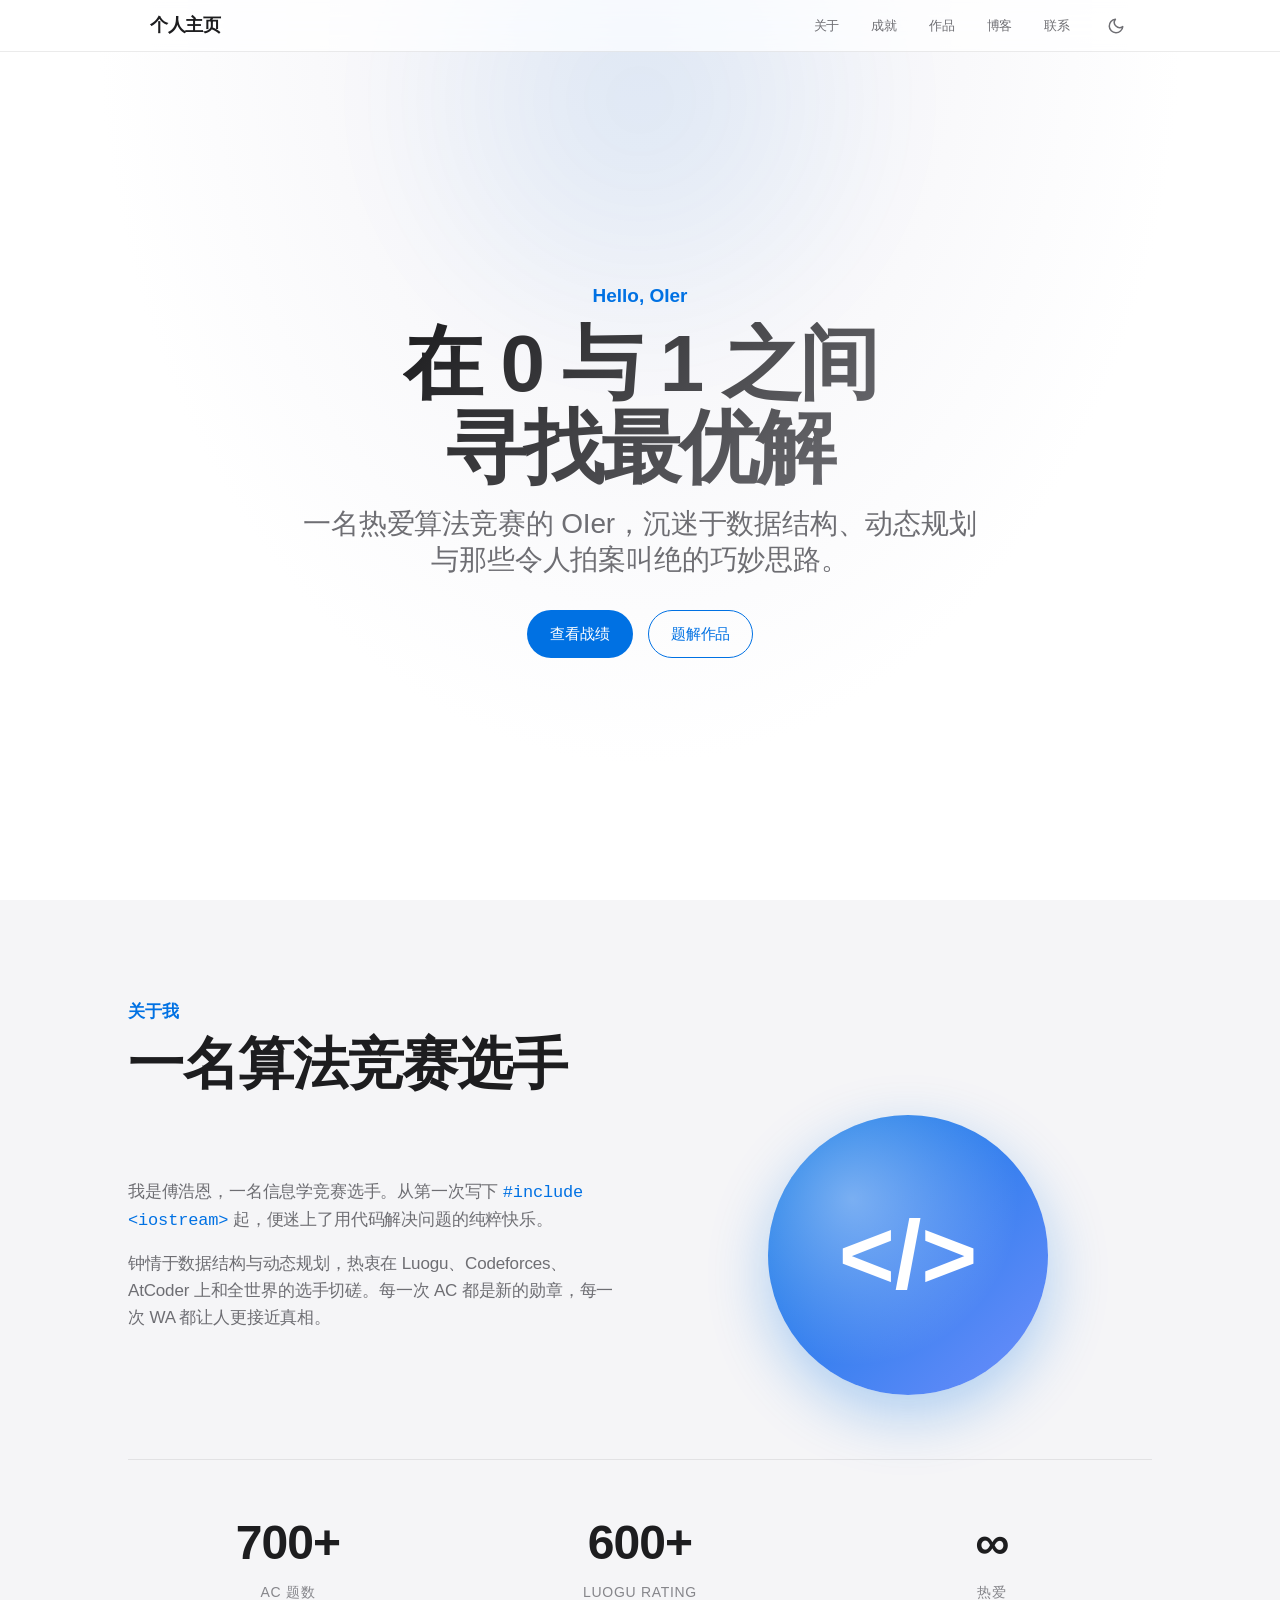
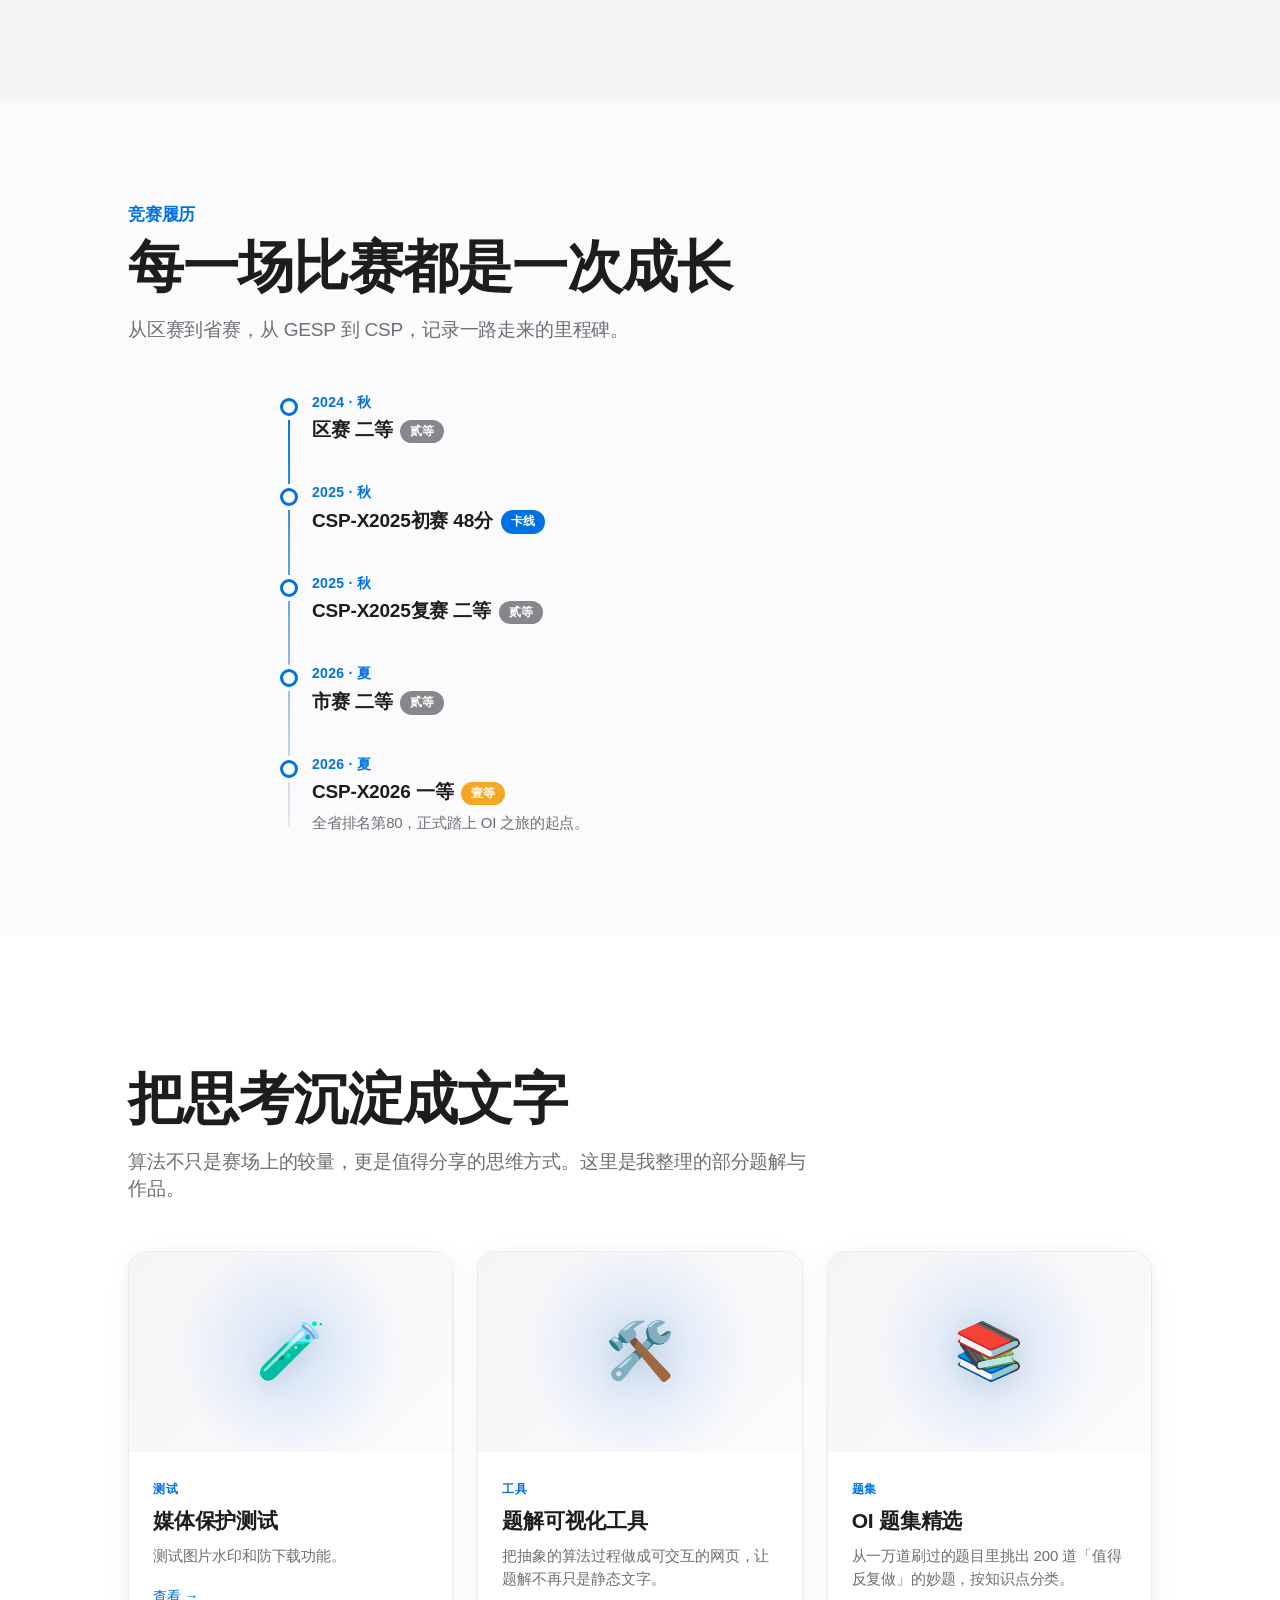
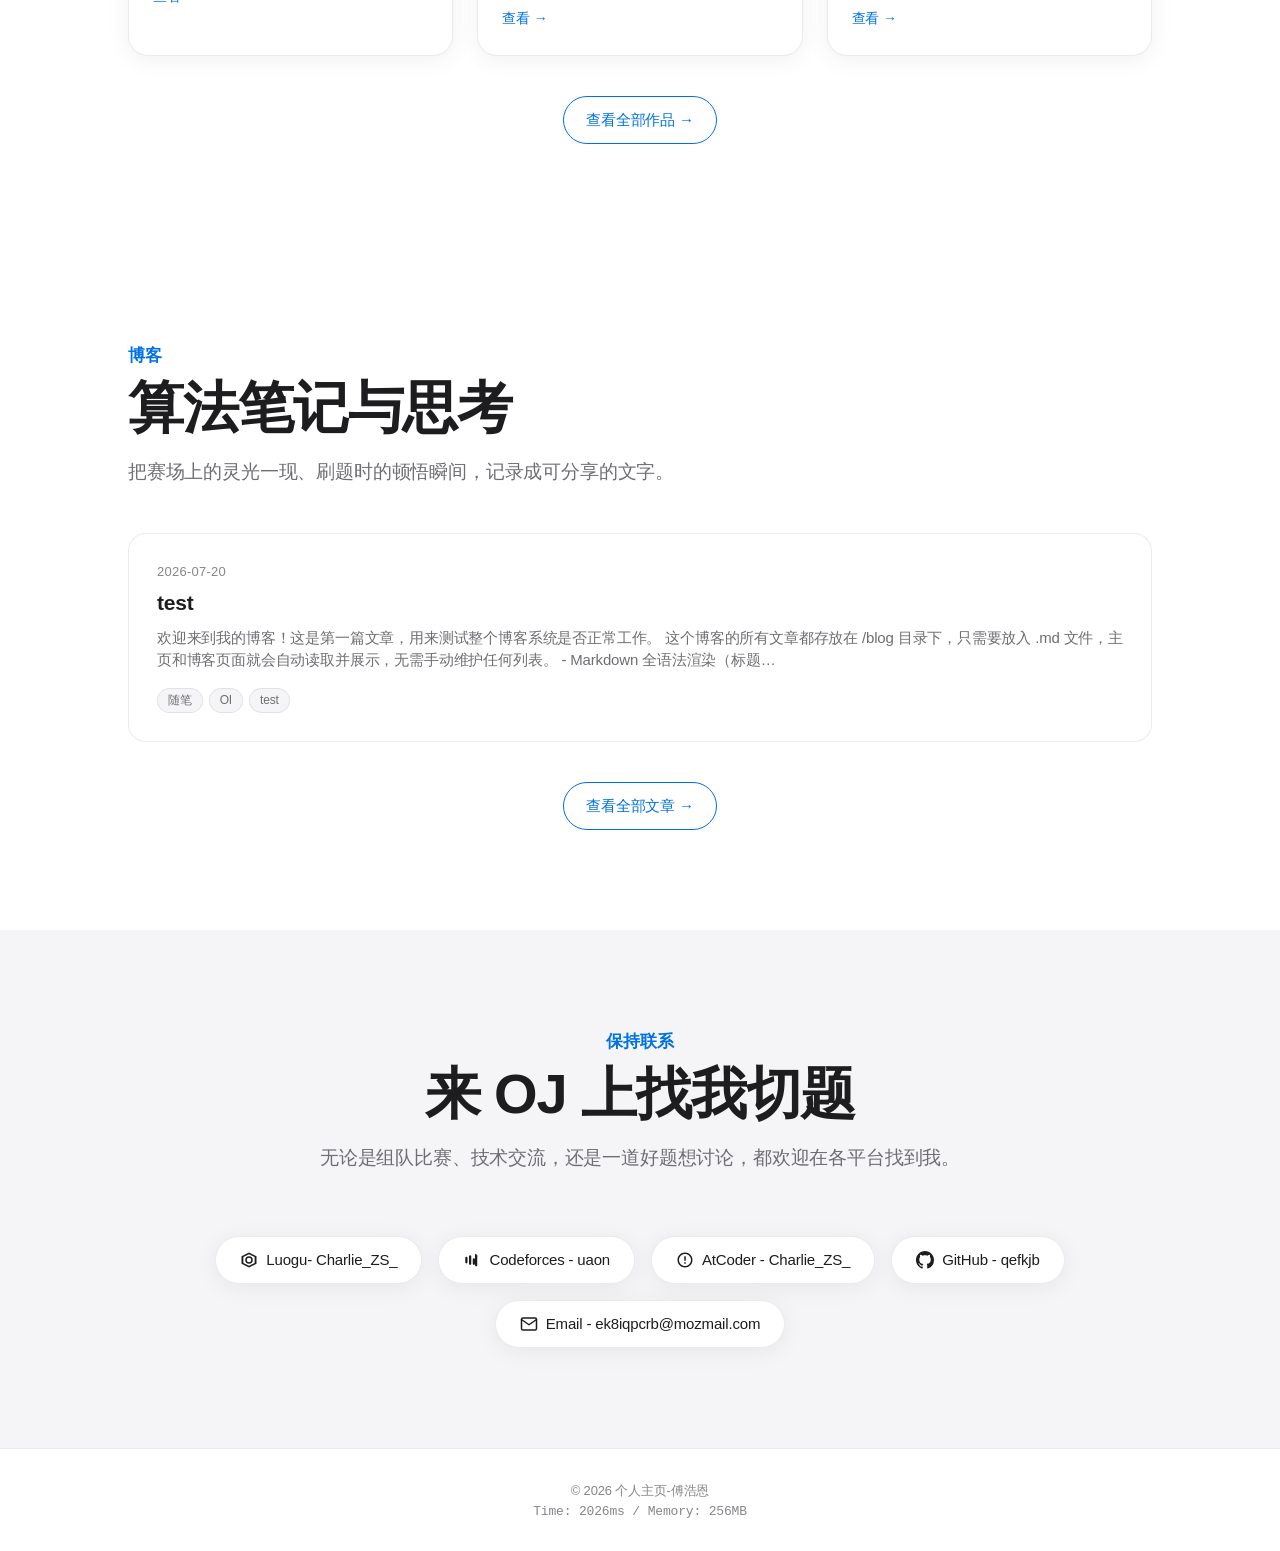
==== commit 32651ddc: "Update index.html" ====
--- a/index.html
+++ b/index.html
@@ -470,12 +470,6 @@
             gap: 8px;
         }
 
-        /* Skills Section */
-        .skills {
-            background: var(--bg-secondary);
-            transition: background-color 0.4s ease;
-        }
-
         /* Blog Section */
         .blog {
             background: var(--bg-primary);
@@ -560,58 +554,6 @@
             color: var(--text-tertiary);
             padding: 40px;
             font-size: 15px;
-        }
-
-        .skills-grid {
-            display: grid;
-            grid-template-columns: repeat(auto-fit, minmax(240px, 1fr));
-            gap: 24px;
-        }
-
-        .skill-card {
-            background: var(--card-bg);
-            border-radius: 18px;
-            padding: 28px;
-            border: 1px solid var(--border);
-            transition: all 0.3s ease;
-        }
-
-        .skill-card:hover {
-            transform: translateY(-4px);
-            box-shadow: var(--card-shadow);
-        }
-
-        .skill-icon {
-            width: 48px;
-            height: 48px;
-            border-radius: 12px;
-            background: linear-gradient(135deg, var(--accent) 0%, #6e8efb 100%);
-            display: flex;
-            align-items: center;
-            justify-content: center;
-            margin-bottom: 16px;
-            font-size: 24px;
-        }
-
-        .skill-title {
-            font-size: 19px;
-            font-weight: 600;
-            color: var(--text-primary);
-            margin-bottom: 8px;
-        }
-
-        .skill-list {
-            list-style: none;
-            color: var(--text-secondary);
-            font-size: 14px;
-            line-height: 1.8;
-        }
-
-        .skill-list li::before {
-            content: '·';
-            color: var(--accent);
-            font-weight: bold;
-            margin-right: 6px;
         }
 
         /* Achievements Section */
@@ -892,7 +834,6 @@
                 <div class="about-text reveal">
                     <p>我是傅浩恩，一名信息学竞赛选手。从第一次写下 <code style="color:var(--accent);font-family:monospace;">#include &lt;iostream&gt;</code> 起，便迷上了用代码解决问题的纯粹快乐。</p>
                     <p>钟情于数据结构与动态规划，热衷在 Luogu、Codeforces、AtCoder 上和全世界的选手切磋。每一次 AC 都是新的勋章，每一次 WA 都让人更接近真相。</p>
-                    <p>除了比赛，我也喜欢整理题解、研究 trick，并把这些思考分享给同样热爱算法的朋友。</p>
                 </div>
                 <div class="about-avatar reveal">
                     <div class="avatar-circle">&lt;/&gt;</div>
@@ -981,77 +922,6 @@
             </div>
         </div>
     </section>
-
-    <!-- Skills Section -->
-    <section class="skills" id="skills">
-        <div class="section-inner">
-            <p class="section-eyebrow reveal">技能栈</p>
-            <h2 class="section-title reveal">算法是骨，代码是肉</h2>
-            <p class="section-desc reveal">长年累月打磨的武器库，从基础算法到高级数据结构，皆是赛场上的底气。</p>
-            <div class="skills-grid">
-                <div class="skill-card reveal">
-                    <div class="skill-icon">🧠</div>
-                    <h3 class="skill-title">动态规划</h3>
-                    <ul class="skill-list">
-                        <li>状压 / 数位 DP</li>
-                        <li>斜率优化</li>
-                        <li>决策单调性</li>
-                        <li>WQS 二分</li>
-                    </ul>
-                </div>
-                <div class="skill-card reveal">
-                    <div class="skill-icon">🌲</div>
-                    <h3 class="skill-title">数据结构</h3>
-                    <ul class="skill-list">
-                        <li>线段树 / 树状数组</li>
-                        <li>平衡树 / LCT</li>
-                        <li>主席树 / 树链剖分</li>
-                        <li>可并堆 / KD-Tree</li>
-                    </ul>
-                </div>
-                <div class="skill-card reveal">
-                    <div class="skill-icon">🔗</div>
-                    <h3 class="skill-title">图论</h3>
-                    <ul class="skill-list">
-                        <li>网络流 / 费用流</li>
-                        <li>强连通 / 双连通</li>
-                        <li>最短路 / MST</li>
-                        <li>圆方树 / 虚树</li>
-                    </ul>
-                </div>
-                <div class="skill-card reveal">
-                    <div class="skill-icon">🔤</div>
-                    <h3 class="skill-title">字符串 & 数学</h3>
-                    <ul class="skill-list">
-                        <li>SA / SAM / AC 自动机</li>
-                        <li>NTT / 多项式</li>
-                        <li>莫比乌斯反演</li>
-                        <li>线性基 / FFT</li>
-                    </ul>
-                </div>
-                <div class="skill-card reveal">
-                    <div class="skill-icon">⚡</div>
-                    <h3 class="skill-title">编程语言</h3>
-                    <ul class="skill-list">
-                        <li>C++ (主力)</li>
-                        <li>Python (脚本)</li>
-                        <li>STL 熟练运用</li>
-                        <li>常数优化</li>
-                    </ul>
-                </div>
-                <div class="skill-card reveal">
-                    <div class="skill-icon">🛠️</div>
-                    <h3 class="skill-title">竞赛工具</h3>
-                    <ul class="skill-list">
-                        <li>对拍 / 数据生成</li>
-                        <li>Vim / VSCode</li>
-                        <li>调试与测时</li>
-                        <li>考场模板</li>
-                    </ul>
-                </div>
-            </div>
-        </div>
-    </section> -->
 
     <!-- Contact Section -->
     <section class="contact" id="contact">
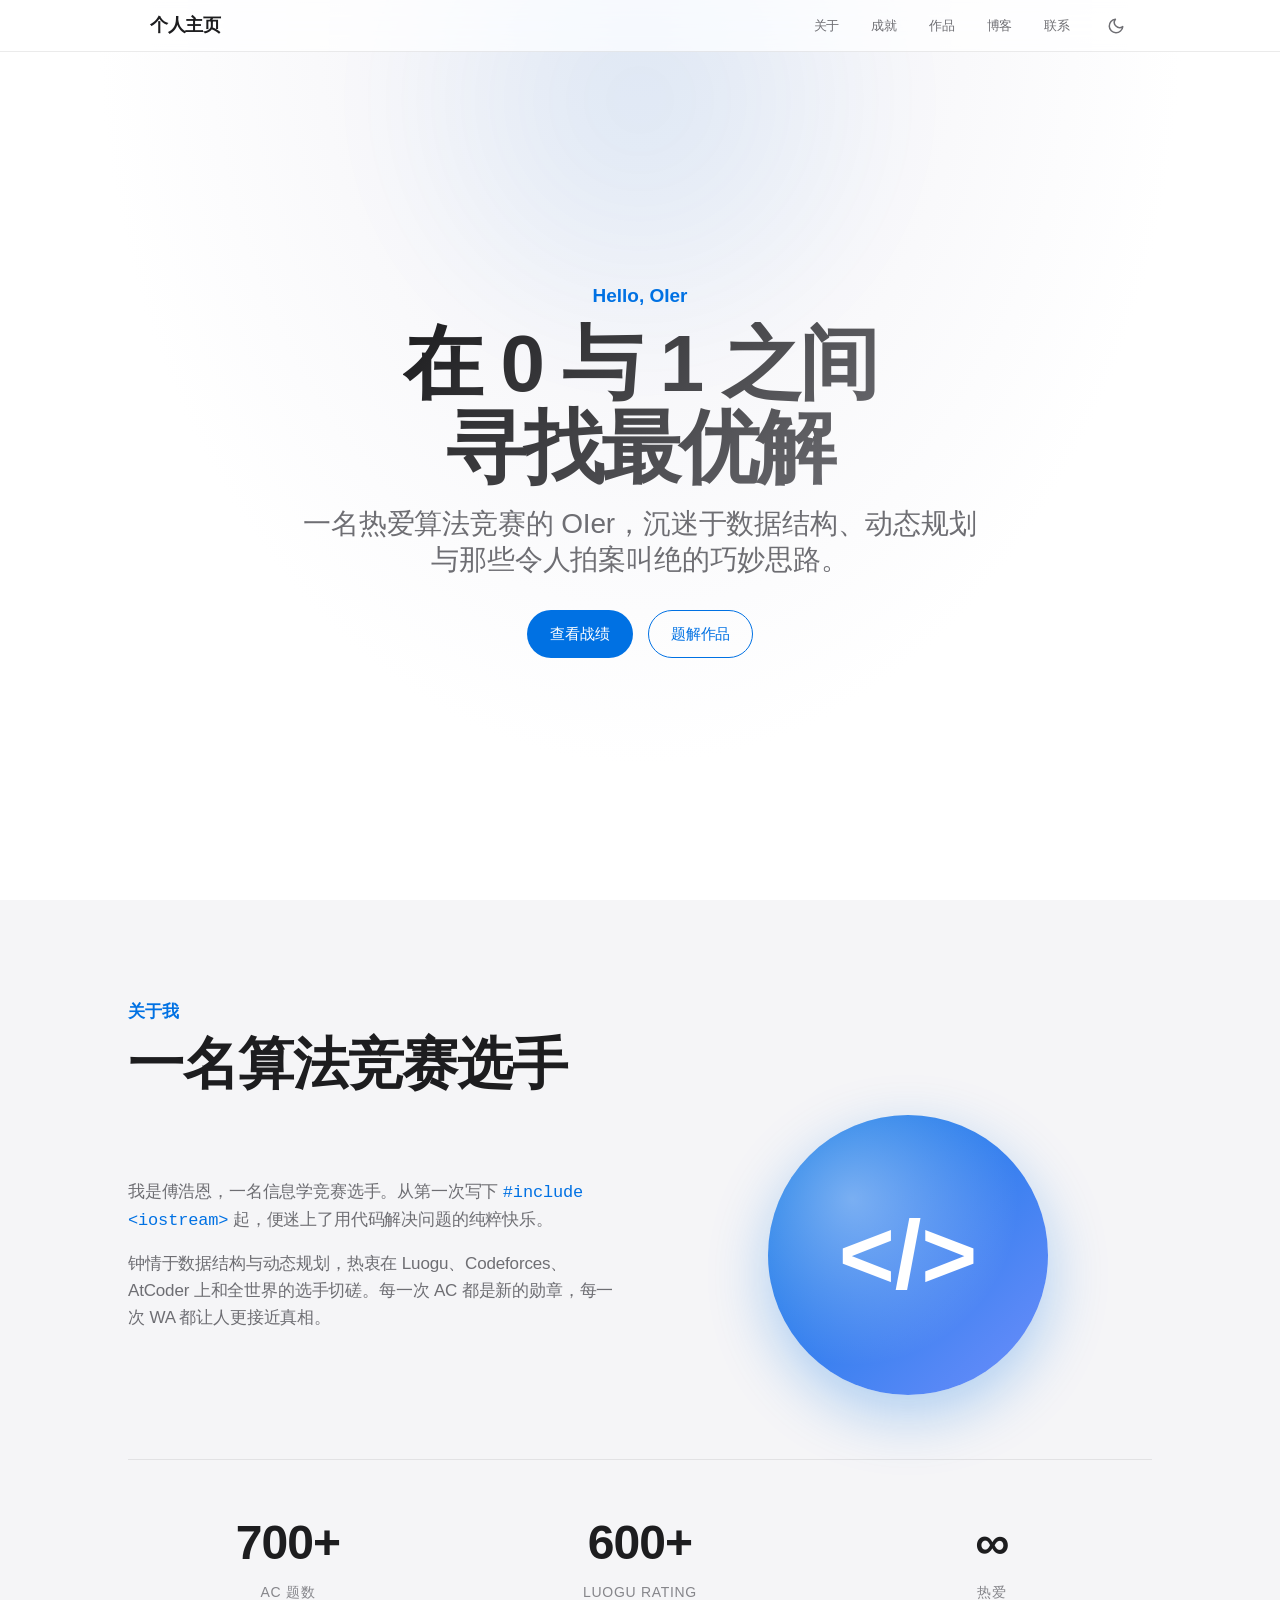
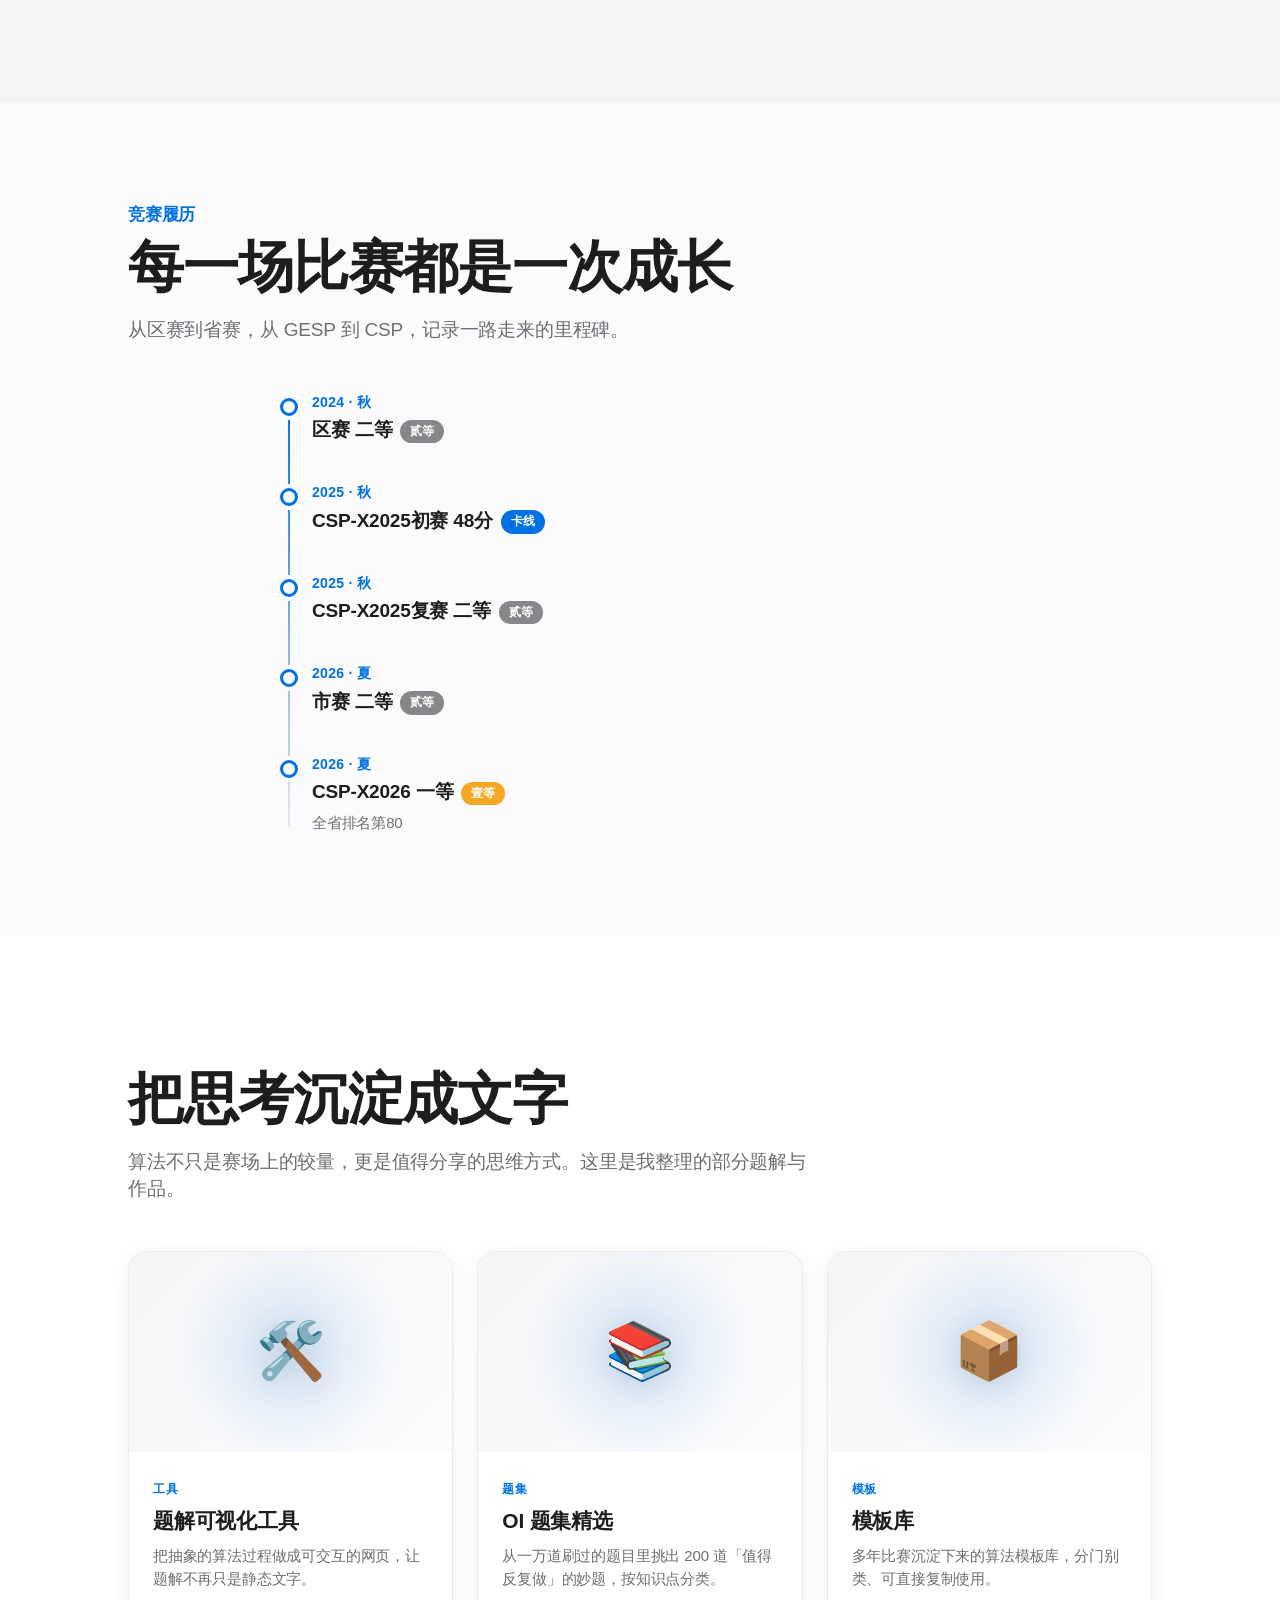
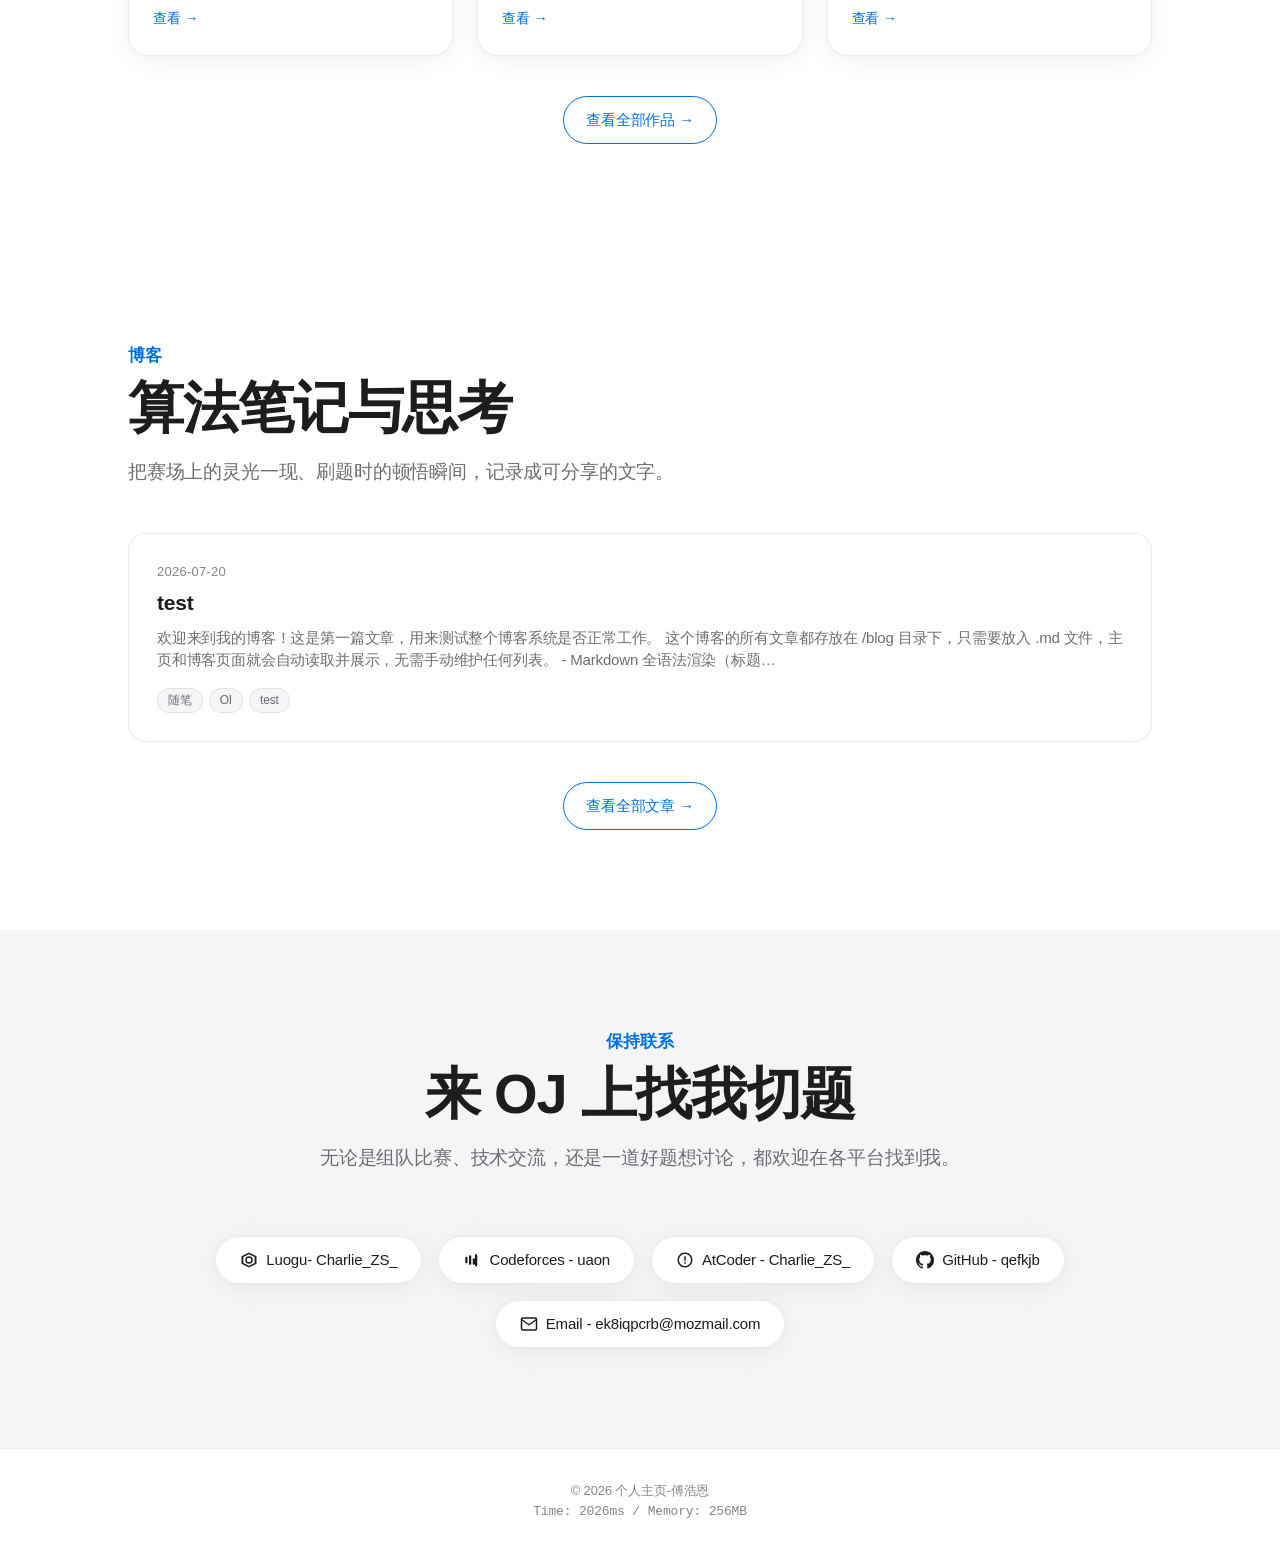
==== commit ec1ffd58: "Update index.html" ====
--- a/index.html
+++ b/index.html
@@ -887,7 +887,7 @@
                     <div class="timeline-dot"></div>
                     <div class="timeline-year">2026 · 夏</div>
                     <div class="timeline-title">CSP-X2026 一等<span class="timeline-badge gold">壹等</span></div>
-                    <div class="timeline-desc">全省排名第80，正式踏上 OI 之旅的起点。</div>
+                    <div class="timeline-desc">全省排名第80</div>
                 </div>
             </div>
         </div>
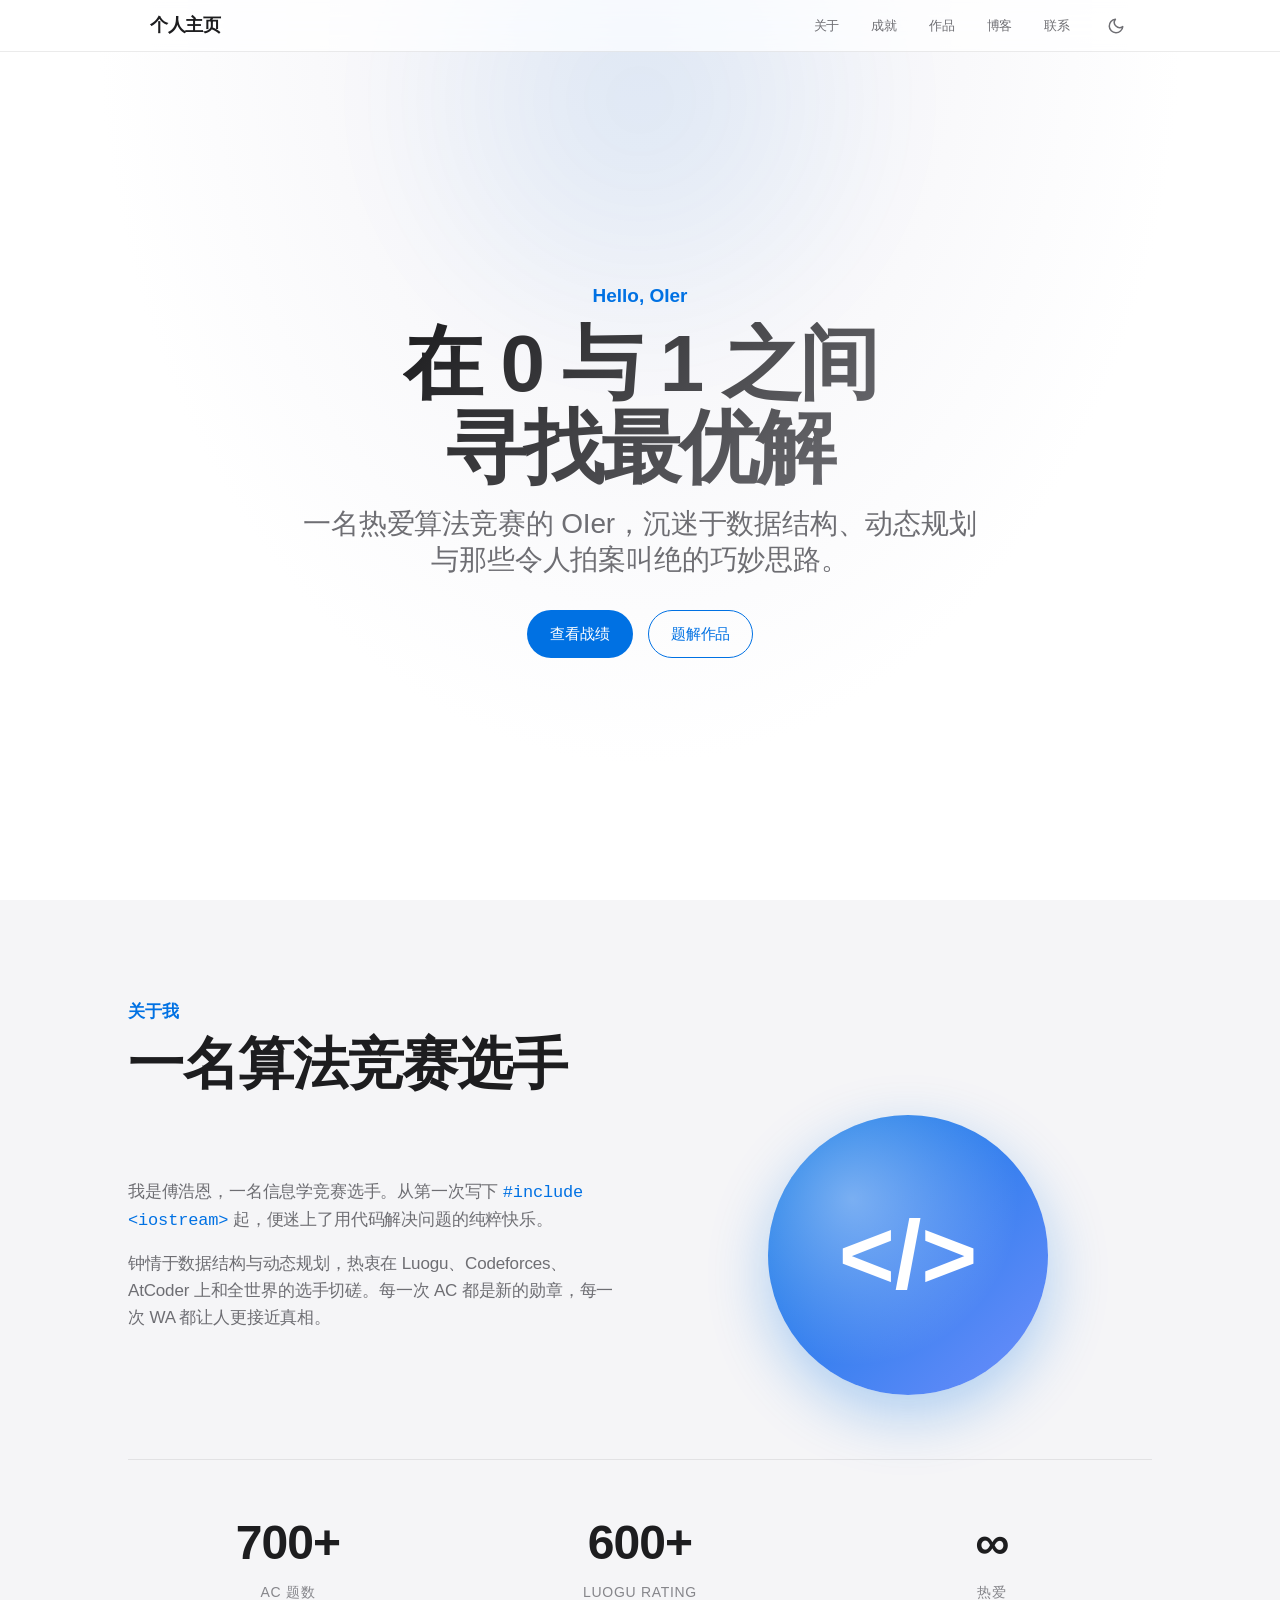
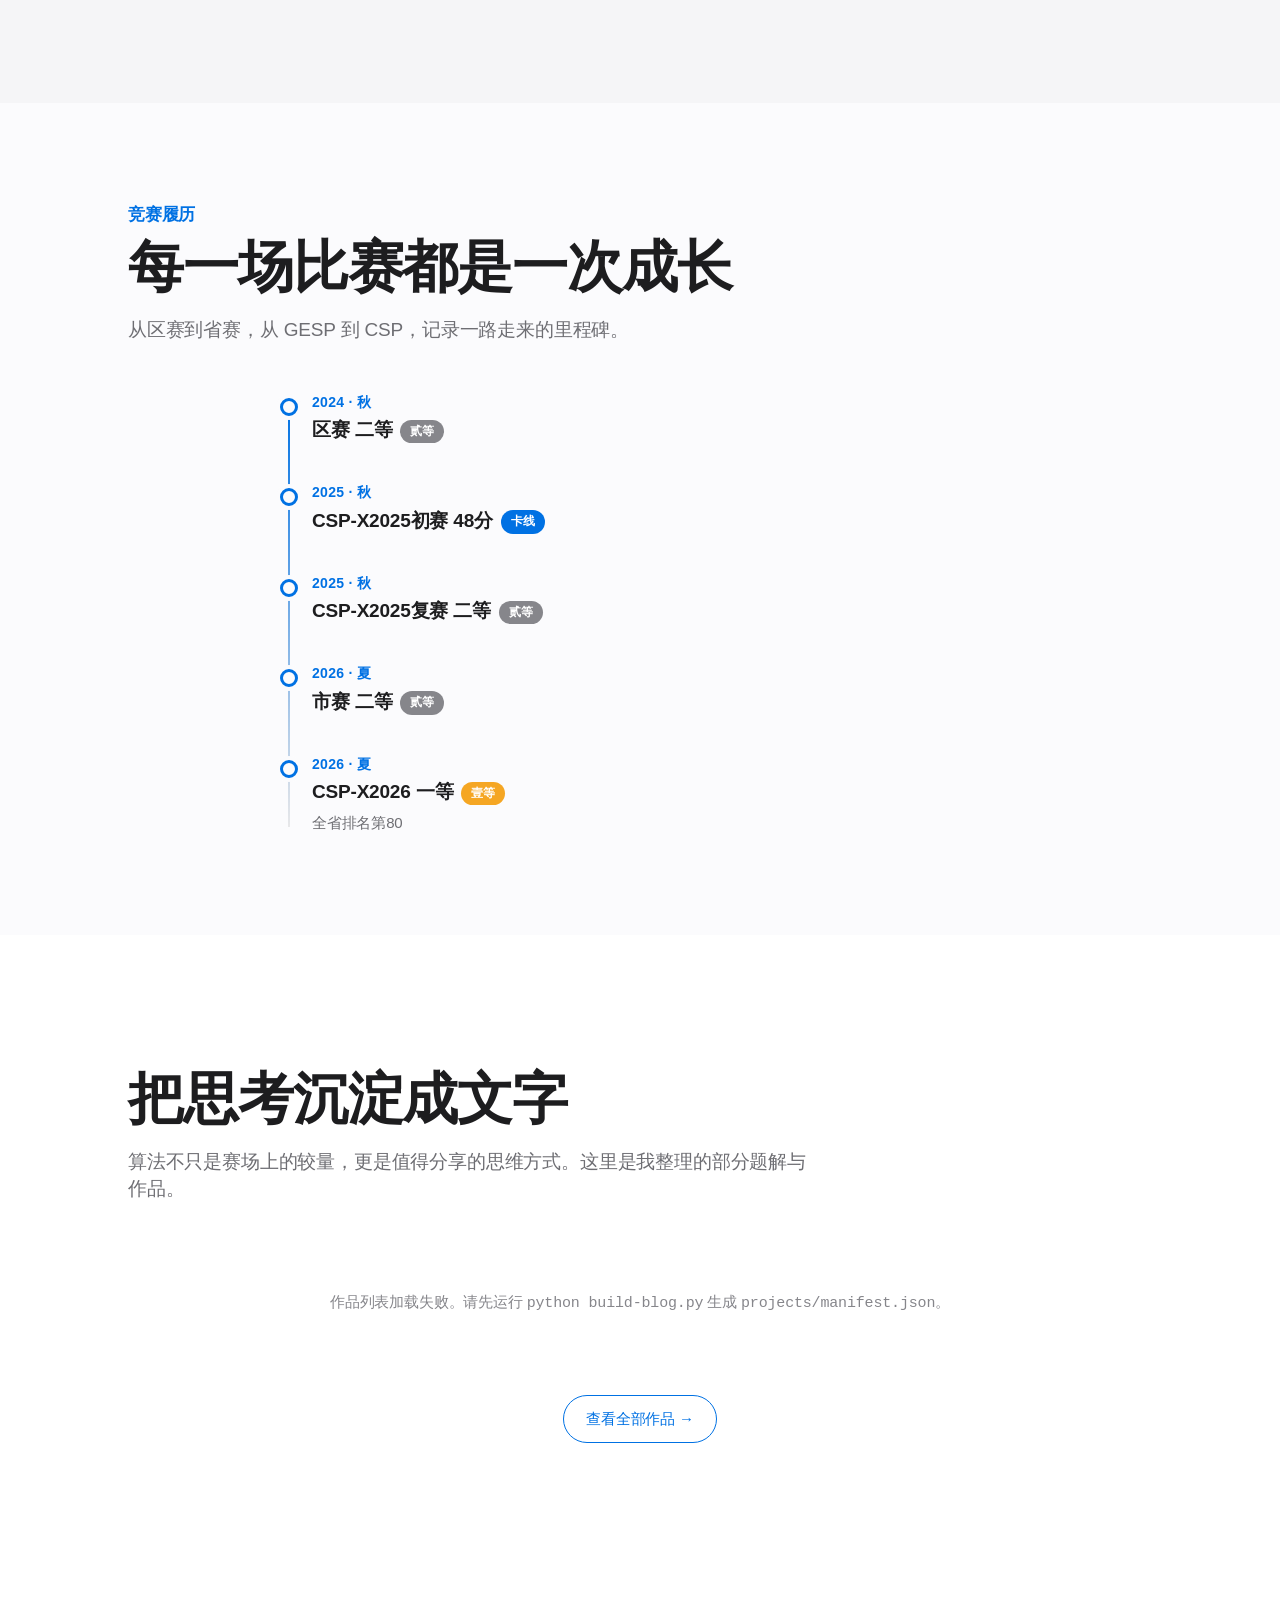
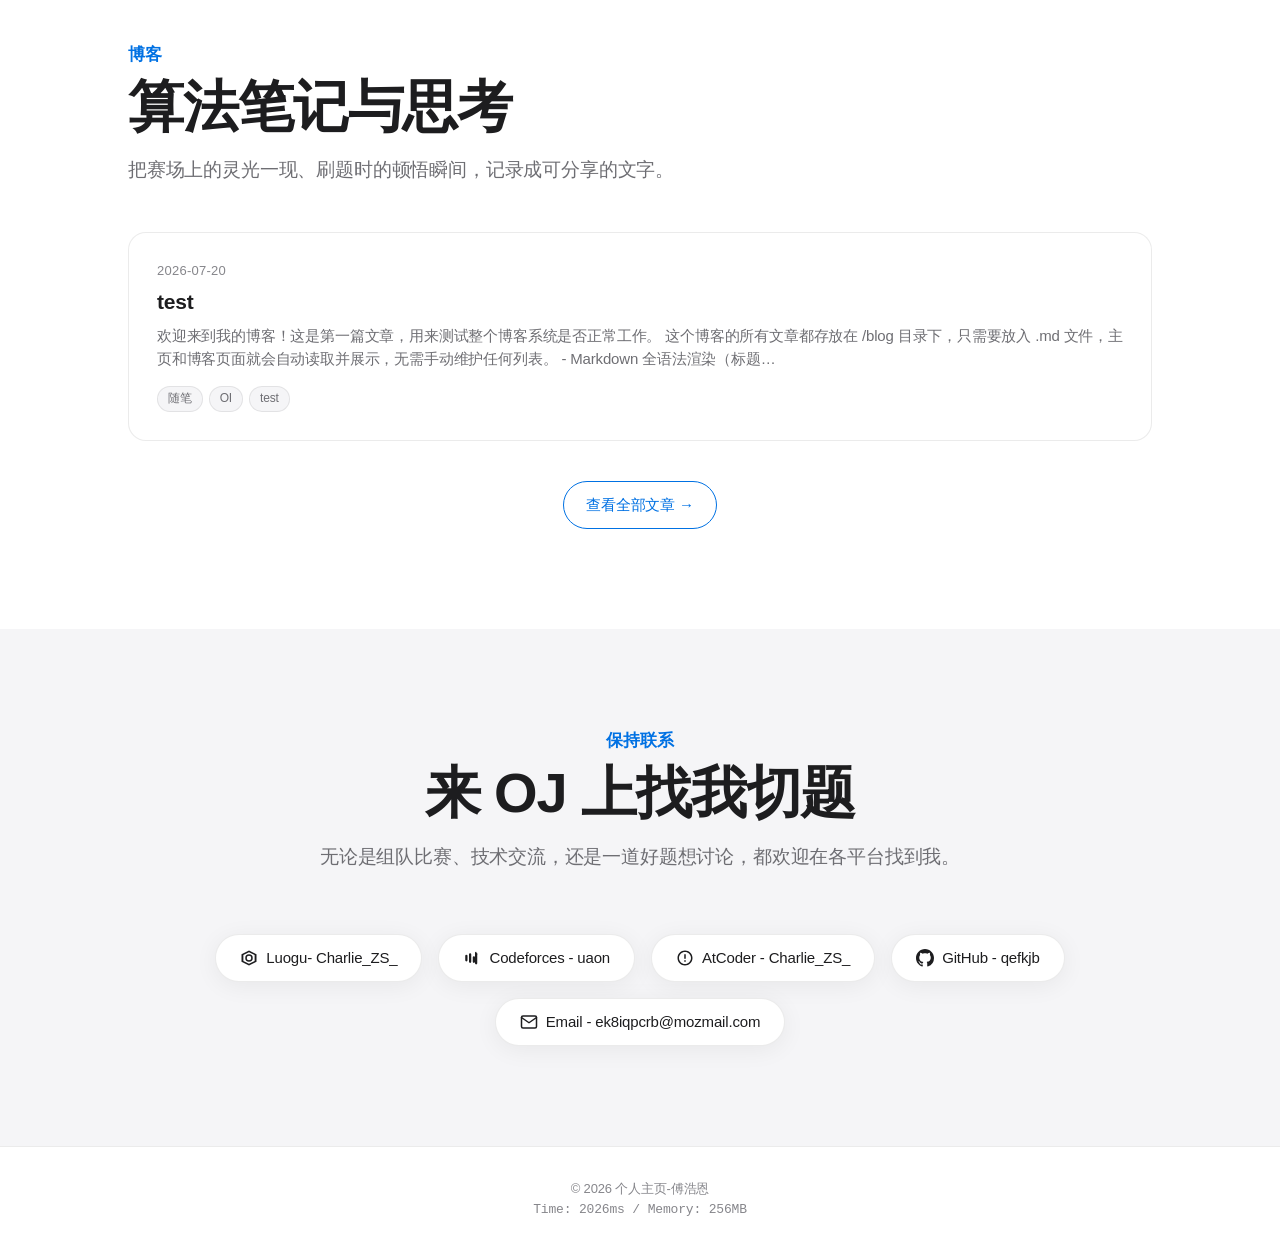
==== commit 8cab5645: "Update index.html" ====
--- a/index.html
+++ b/index.html
@@ -336,7 +336,7 @@
             font-weight: 700;
             color: #ffffff;
             box-shadow: 0 20px 60px rgba(0, 113, 227, 0.3);
-            position: relative;
+            position: relative;                            
             overflow: hidden;
         }
 
@@ -639,7 +639,7 @@
             vertical-align: middle;
         }
 
-        .timeline-badge.silver {
+        .timeline-badge.silver {       
             background: #86868b;
         }
 
@@ -906,7 +906,7 @@
                 <a class="btn btn-secondary" href="projects/">查看全部作品 →</a>
             </div>
         </div>
-    </section>
+    </section>    
 
     <!-- Blog Section -->
     <section class="blog" id="blog">
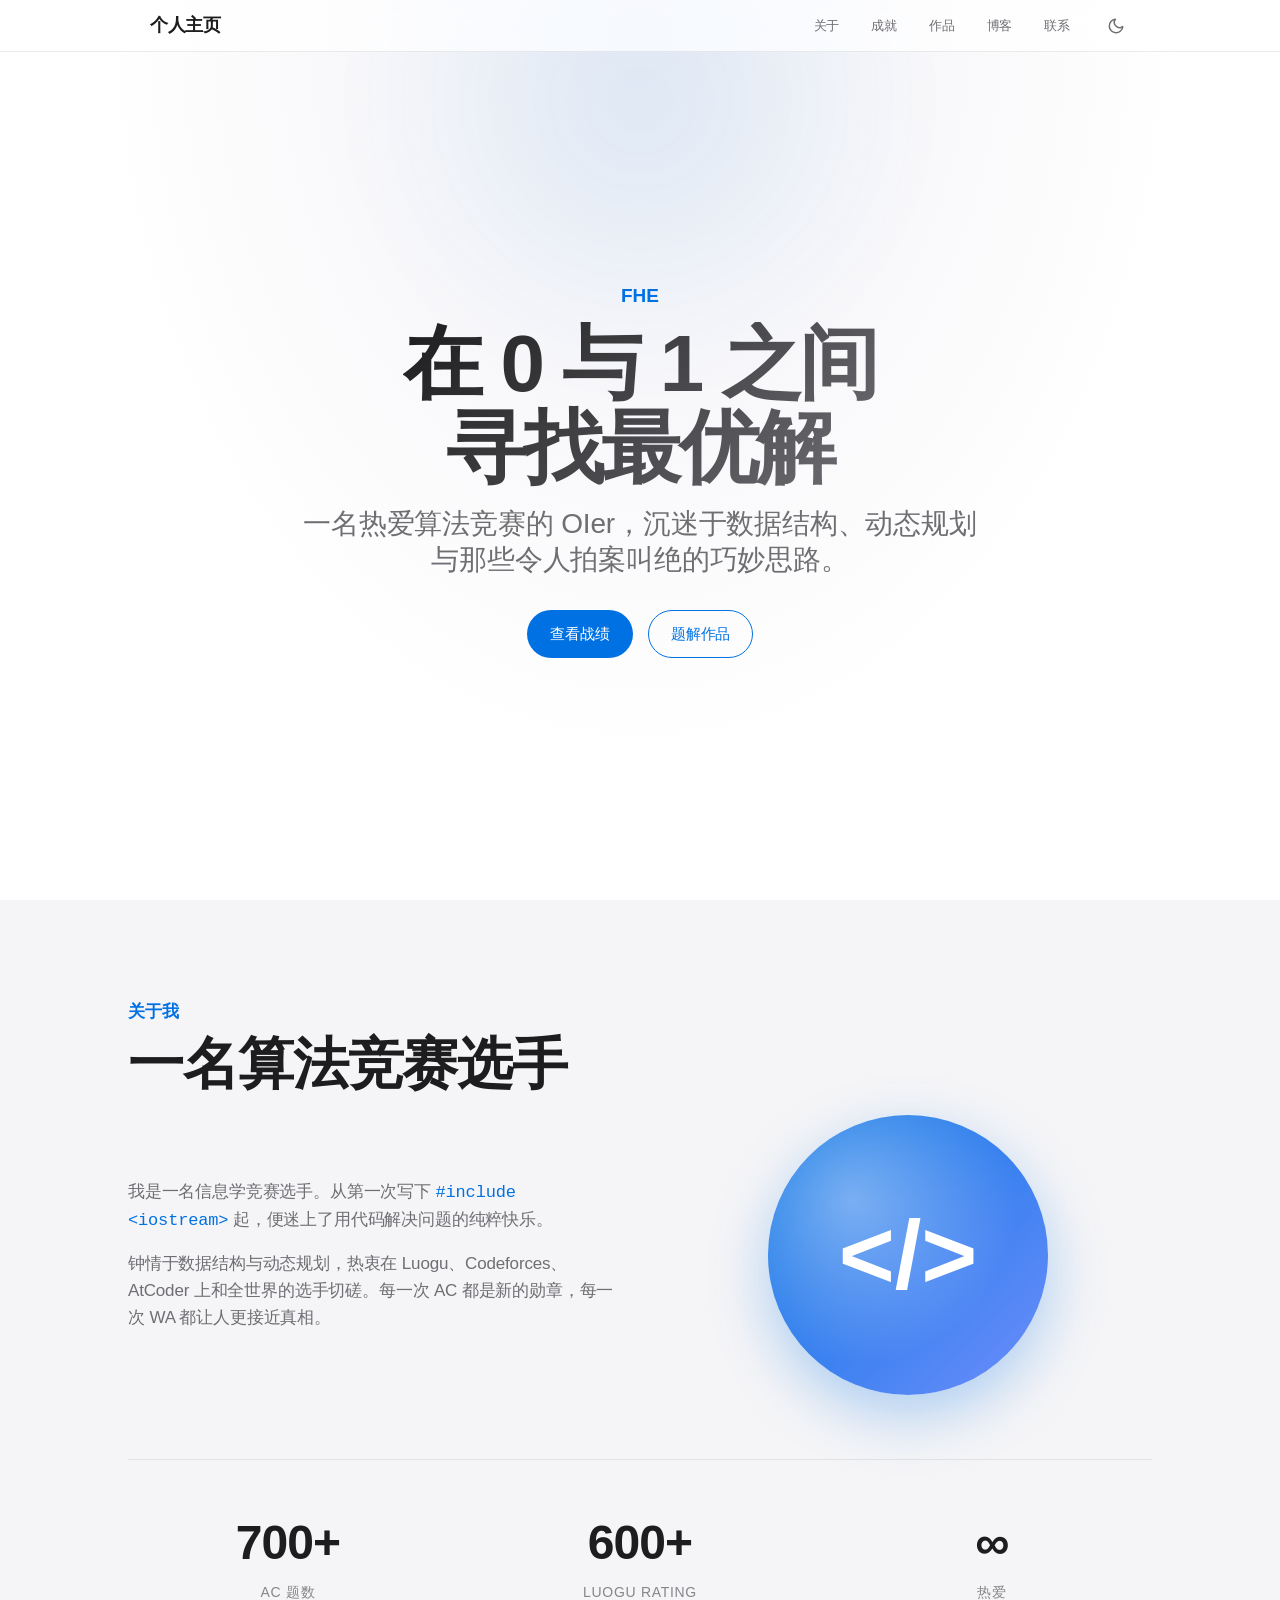
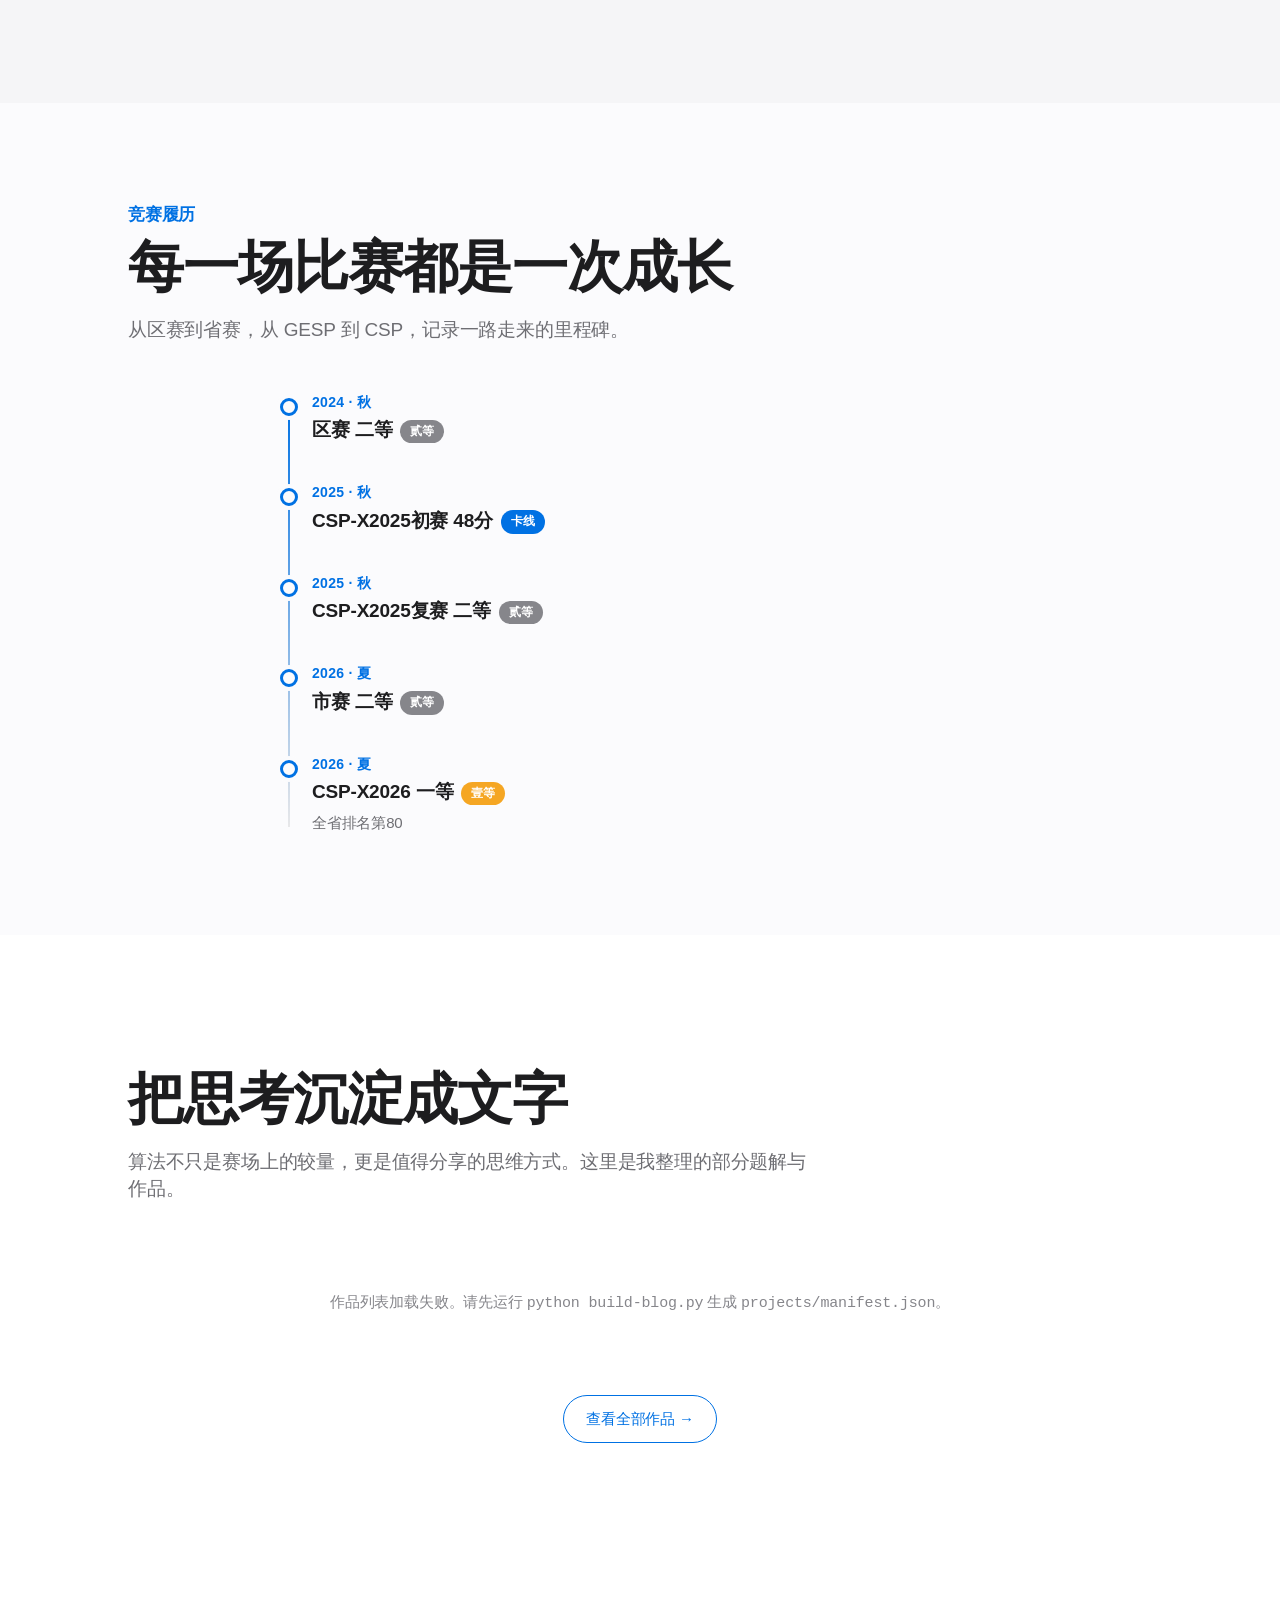
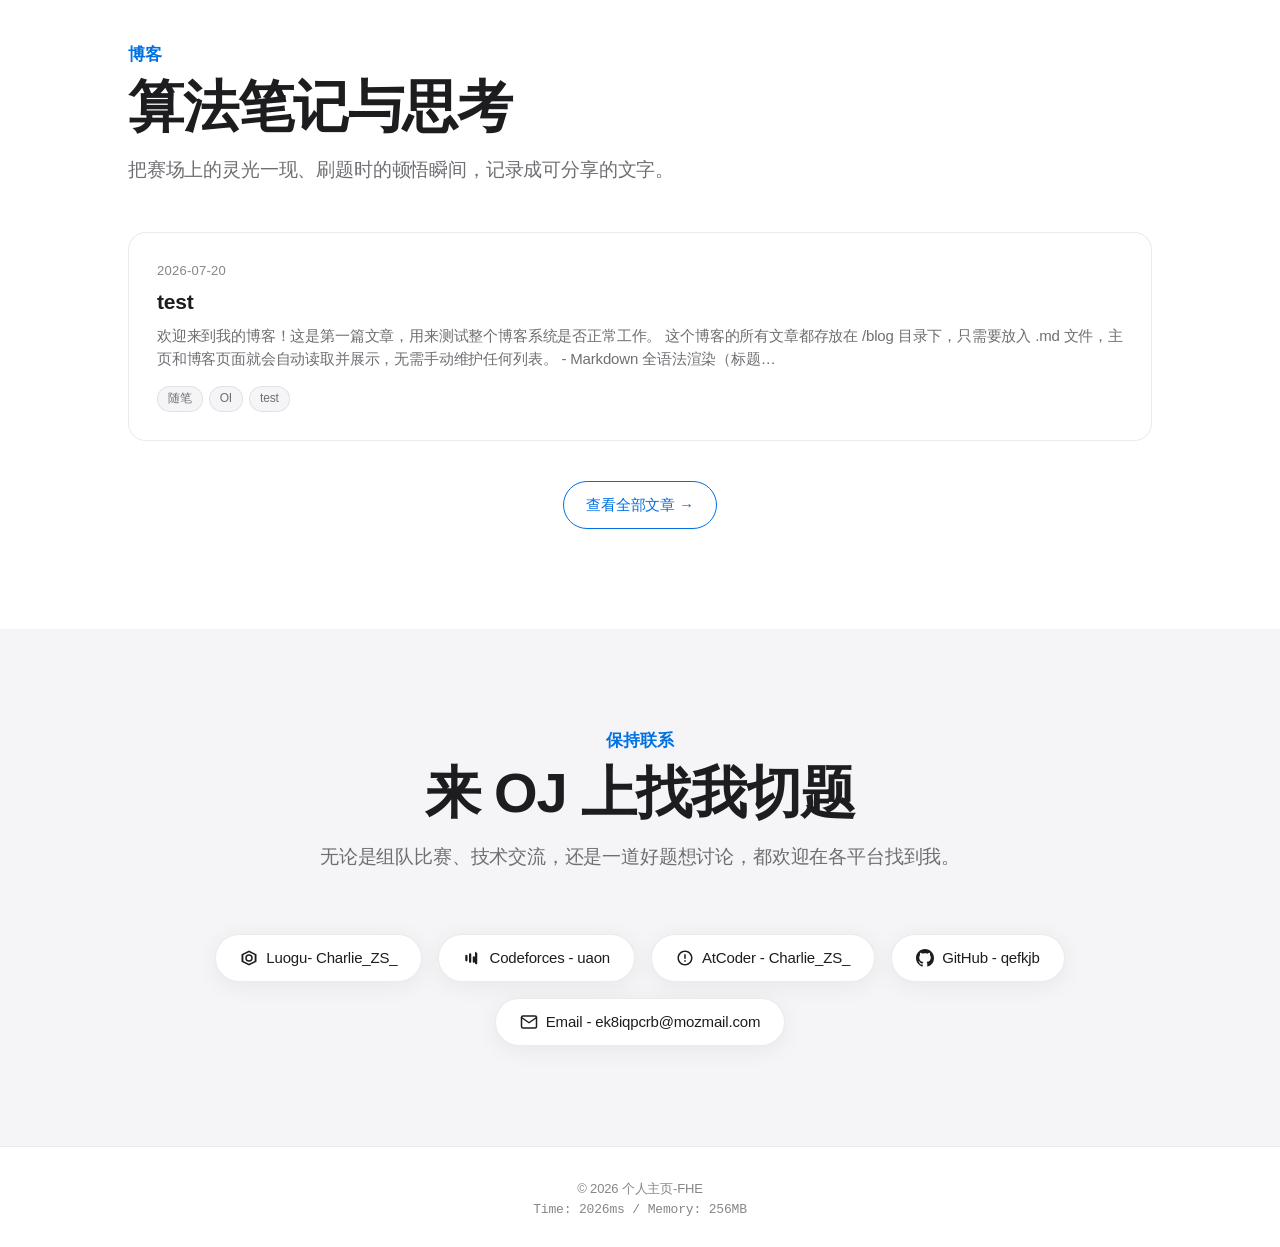
==== commit 74a4064a: "Update index.html" ====
--- a/index.html
+++ b/index.html
@@ -816,7 +816,7 @@
 
     <!-- Hero Section -->
     <section class="hero" id="hero">
-        <p class="hero-eyebrow">Hello, OIer</p>
+        <p class="hero-eyebrow">FHE</p>
         <h1 class="hero-title">在 0 与 1 之间<br>寻找最优解</h1>
         <p class="hero-subtitle">一名热爱算法竞赛的 OIer，沉迷于数据结构、动态规划与那些令人拍案叫绝的巧妙思路。</p>
         <div class="hero-cta">
@@ -832,7 +832,7 @@
             <h2 class="section-title reveal">一名算法竞赛选手</h2>
             <div class="about-grid">
                 <div class="about-text reveal">
-                    <p>我是傅浩恩，一名信息学竞赛选手。从第一次写下 <code style="color:var(--accent);font-family:monospace;">#include &lt;iostream&gt;</code> 起，便迷上了用代码解决问题的纯粹快乐。</p>
+                    <p>我是一名信息学竞赛选手。从第一次写下 <code style="color:var(--accent);font-family:monospace;">#include &lt;iostream&gt;</code> 起，便迷上了用代码解决问题的纯粹快乐。</p>
                     <p>钟情于数据结构与动态规划，热衷在 Luogu、Codeforces、AtCoder 上和全世界的选手切磋。每一次 AC 都是新的勋章，每一次 WA 都让人更接近真相。</p>
                 </div>
                 <div class="about-avatar reveal">
@@ -967,7 +967,7 @@
 
     <!-- Footer -->
     <footer class="footer">
-        <p>© 2026 个人主页-傅浩恩<code style="font-family:monospace;color:var(--text-tertiary);"><br>Time: 2026ms / Memory: 256MB</code></p>
+        <p>© 2026 个人主页-FHE<code style="font-family:monospace;color:var(--text-tertiary);"><br>Time: 2026ms / Memory: 256MB</code></p>
     </footer>
 
     <script>
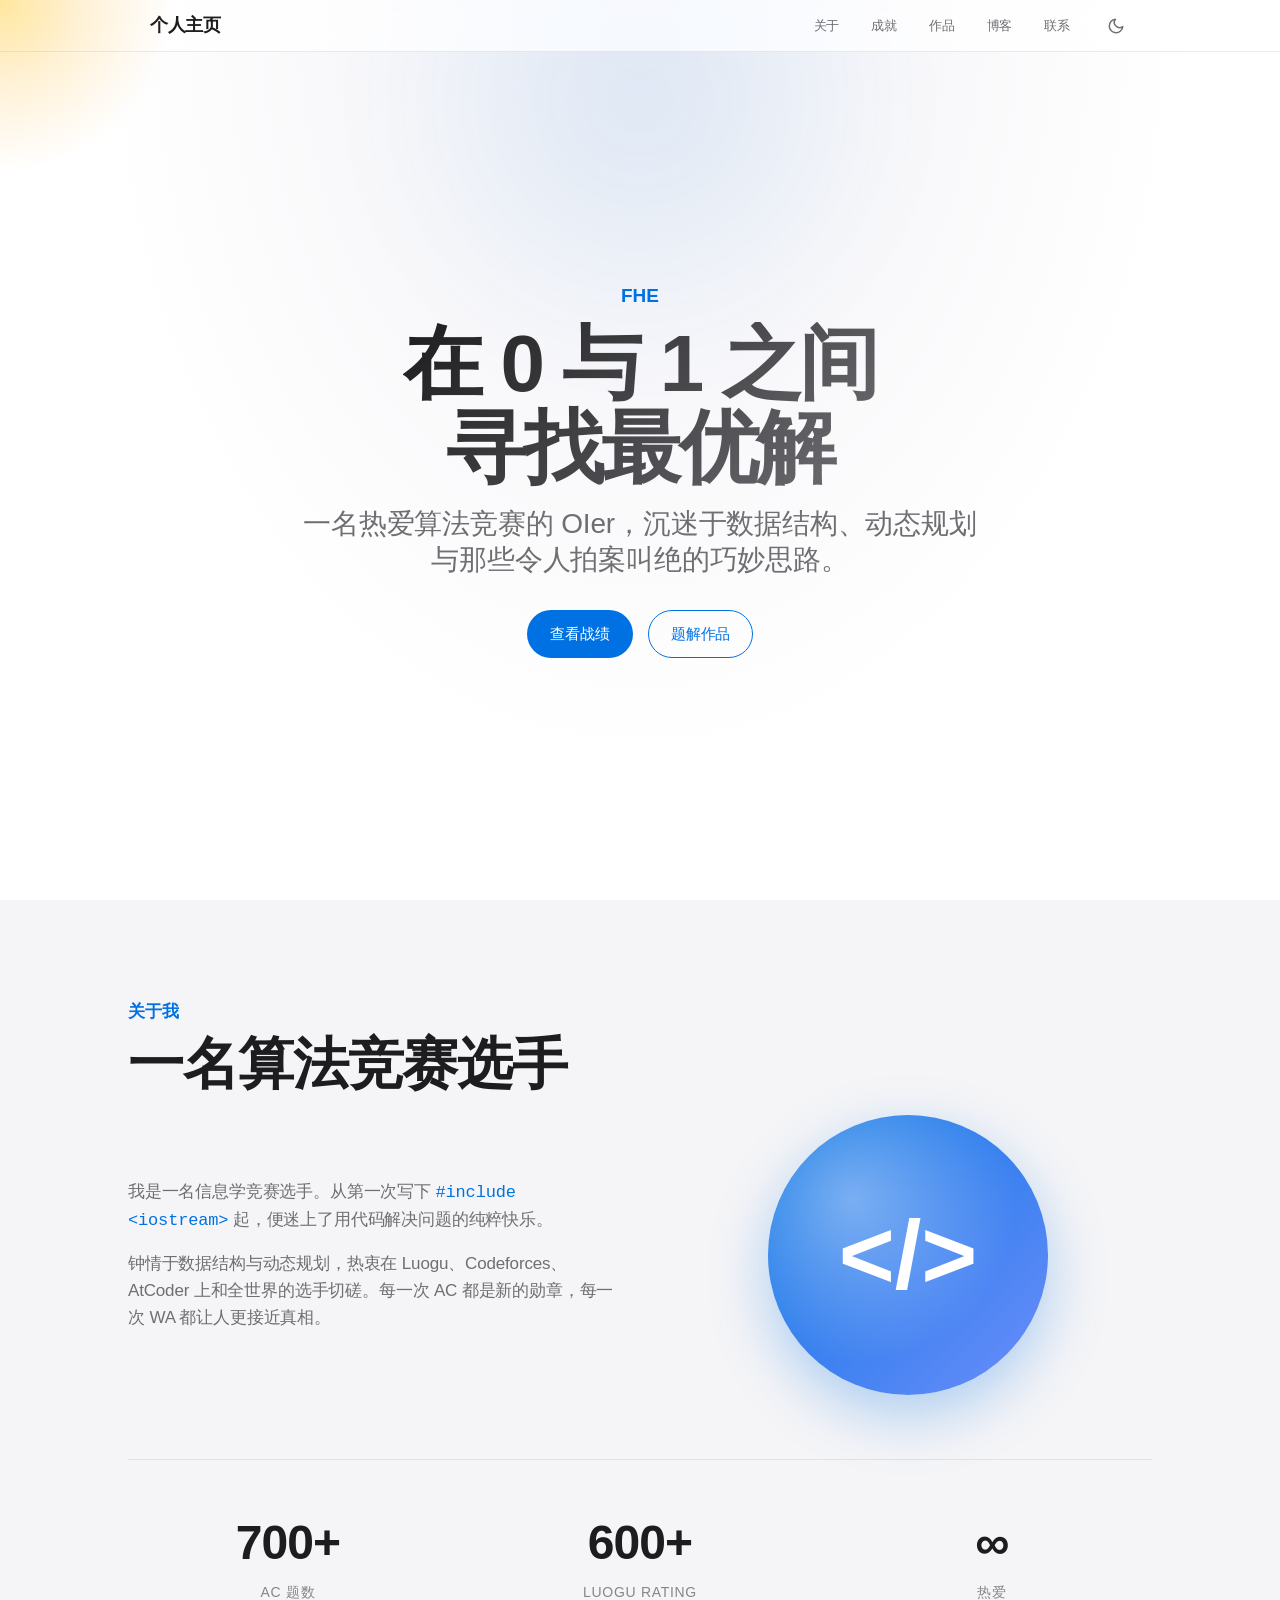
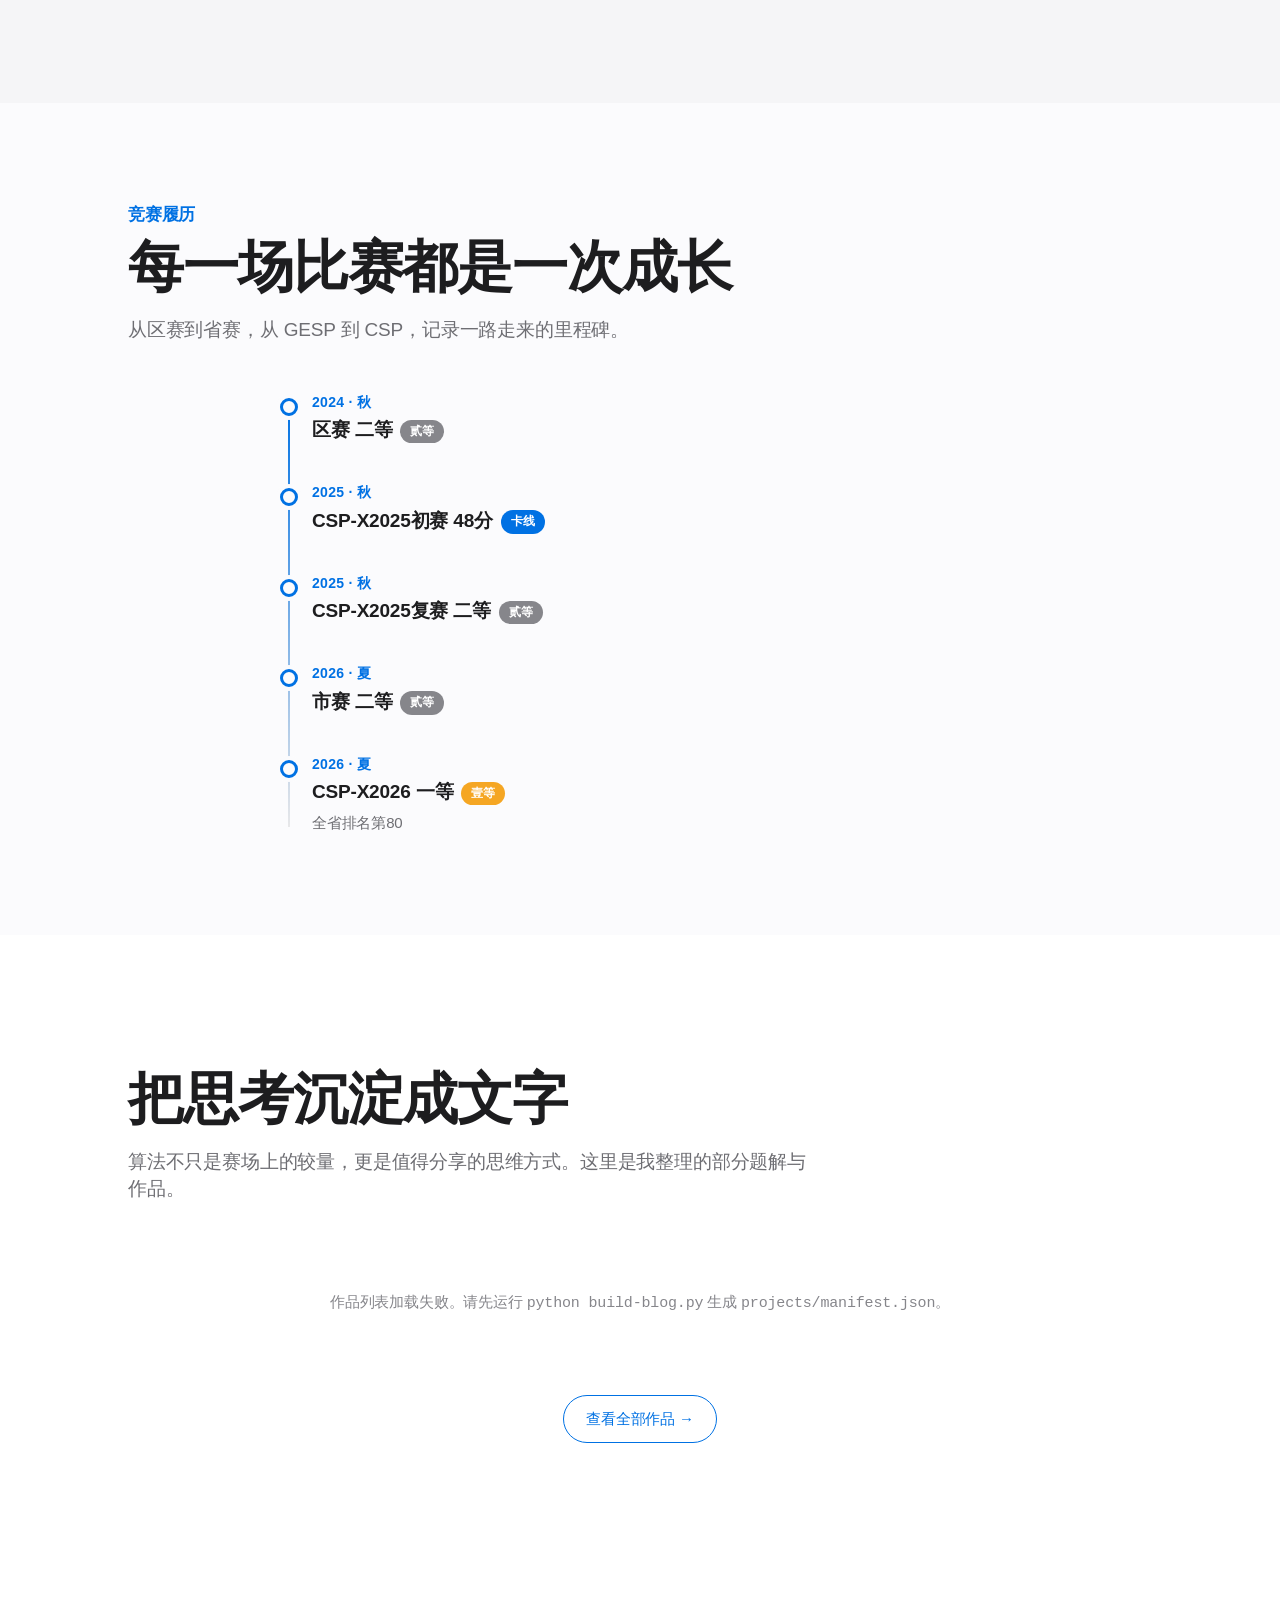
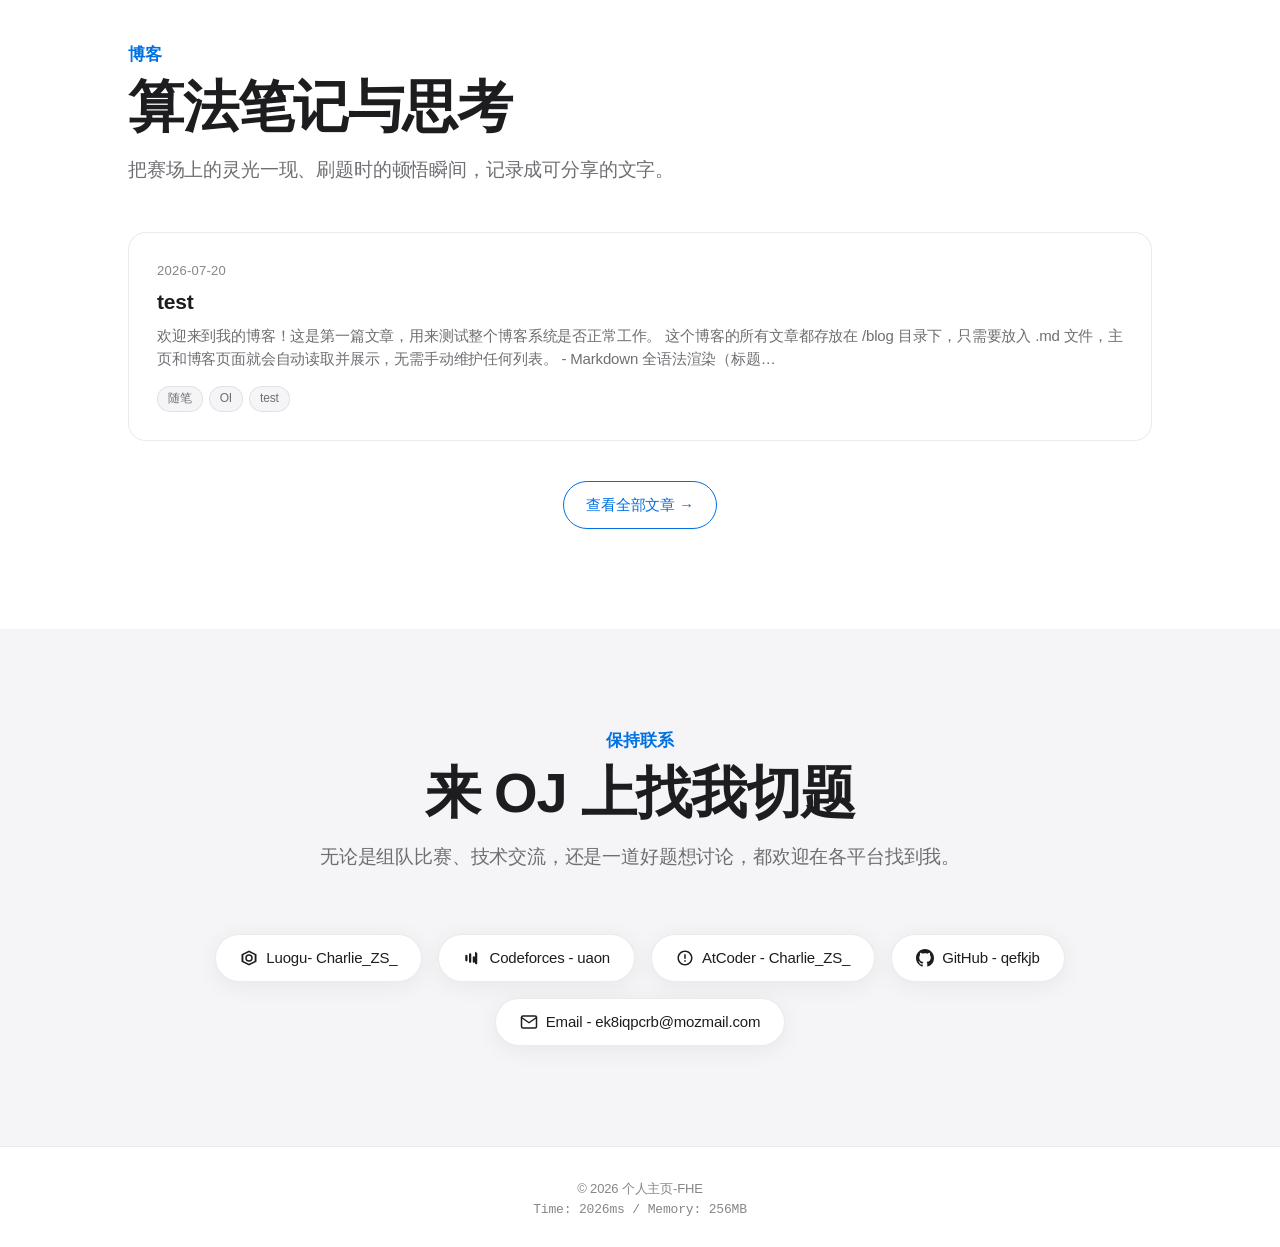
==== commit 76357966: "feat: add cursor glow effect around mouse Co-authored-by: monkeycode-ai <monkeycode-ai@chaitin.com>" ====
--- a/index.html
+++ b/index.html
@@ -3,6 +3,7 @@
 <head>
     <meta charset="UTF-8">
     <meta name="viewport" content="width=device-width, initial-scale=1.0">
+    <meta name="color-scheme" content="light dark">
     <link rel="icon" href="data:image/svg+xml,<svg xmlns='http://www.w3.org/2000/svg' viewBox='0 0 100 100'><text y='.9em' font-size='90'>📝</text></svg>">
     <title>个人主页 — 傅浩恩</title>
     <style>
@@ -42,6 +43,25 @@
             --overlay: rgba(0, 0, 0, 0.5);
         }
 
+        /* 暗色主题补充：原生控件配色、文本选区高亮、暗色滚动条 */
+        :root { color-scheme: light; }
+        [data-theme="dark"] { color-scheme: dark; }
+
+        ::selection {
+            background: var(--accent);
+            color: #ffffff;
+        }
+
+        /* 暗色模式下自定义滚动条，避免 Windows 上浅色滚动条刺眼 */
+        [data-theme="dark"] ::-webkit-scrollbar { width: 12px; height: 12px; }
+        [data-theme="dark"] ::-webkit-scrollbar-track { background: var(--bg-secondary); }
+        [data-theme="dark"] ::-webkit-scrollbar-thumb {
+            background: #3a3a3c;
+            border-radius: 6px;
+            border: 3px solid var(--bg-secondary);
+        }
+        [data-theme="dark"] ::-webkit-scrollbar-thumb:hover { background: #565658; }
+
         * {
             margin: 0;
             padding: 0;
@@ -718,6 +738,28 @@
             color: var(--accent);
         }
 
+        /* Cursor Glow */
+        .cursor-glow {
+            position: fixed;
+            top: 0;
+            left: 0;
+            width: 340px;
+            height: 340px;
+            border-radius: 50%;
+            pointer-events: none;
+            z-index: 9999;
+            transform: translate(-50%, -50%);
+            background: radial-gradient(circle, rgba(255, 200, 40, 0.45) 0%, rgba(255, 180, 30, 0.18) 35%, rgba(255, 170, 20, 0.05) 60%, transparent 72%);
+        }
+
+        .cursor-glow::after {
+            display: none;
+        }
+
+        @media (hover: none) and (pointer: coarse) {
+            .cursor-glow { display: none; }
+        }
+
         /* Animations */
         @keyframes fadeUp {
             from {
@@ -782,8 +824,22 @@
             }
         }
     </style>
+    <script>
+        // 尽早应用主题，避免暗色模式下的白屏闪烁（FOUC）
+        (function () {
+            try {
+                var saved = localStorage.getItem('theme');
+                var theme = saved || (window.matchMedia && window.matchMedia('(prefers-color-scheme: dark)').matches ? 'dark' : 'light');
+                var root = document.documentElement;
+                root.setAttribute('data-theme', theme);
+                root.style.colorScheme = theme;
+            } catch (e) {}
+        })();
+    </script>
 </head>
 <body data-theme="light">
+    <!-- Mouse Glow -->
+    <div class="cursor-glow" id="cursor-glow" aria-hidden="true"></div>
     <!-- Navigation -->
     <nav class="nav">
         <div class="nav-inner">
@@ -973,21 +1029,20 @@
     <script>
         // Theme toggle
         function toggleTheme() {
-            const body = document.body;
-            const currentTheme = body.getAttribute('data-theme');
+            const root = document.documentElement;
+            const currentTheme = root.getAttribute('data-theme');
             const newTheme = currentTheme === 'dark' ? 'light' : 'dark';
-            body.setAttribute('data-theme', newTheme);
+            root.setAttribute('data-theme', newTheme);
+            root.style.colorScheme = newTheme;
             localStorage.setItem('theme', newTheme);
         }
 
-        // Init theme from localStorage or system preference
+        // Init theme from localStorage or system preference (inline script already applied it pre-paint)
         (function initTheme() {
             const savedTheme = localStorage.getItem('theme');
-            if (savedTheme) {
-                document.body.setAttribute('data-theme', savedTheme);
-            } else if (window.matchMedia && window.matchMedia('(prefers-color-scheme: dark)').matches) {
-                document.body.setAttribute('data-theme', 'dark');
-            }
+            const theme = savedTheme || (window.matchMedia && window.matchMedia('(prefers-color-scheme: dark)').matches ? 'dark' : 'light');
+            document.documentElement.setAttribute('data-theme', theme);
+            document.documentElement.style.colorScheme = theme;
         })();
 
         // Smooth scroll
@@ -1103,6 +1158,48 @@
             }
         }
 
+        // ===== Cursor Glow: 鼠标周围散发黄光 =====
+        (function initCursorGlow() {
+            const glow = document.getElementById('cursor-glow');
+            if (!glow) return;
+            // 触摸设备无鼠标，跳过
+            if (window.matchMedia && window.matchMedia('(hover: none) and (pointer: coarse)').matches) return;
+
+            let x = window.innerWidth / 2;
+            let y = window.innerHeight / 2;
+            let tx = x;
+            let ty = y;
+            let raf = null;
+
+            document.addEventListener('mousemove', function (e) {
+                tx = e.clientX;
+                ty = e.clientY;
+                if (!raf) {
+                    raf = requestAnimationFrame(smoothGlow);
+                }
+            }, { passive: true });
+
+            function smoothGlow() {
+                raf = null;
+                x += (tx - x) * 0.16;
+                y += (ty - y) * 0.16;
+                glow.style.left = x + 'px';
+                glow.style.top = y + 'px';
+                if (Math.abs(tx - x) > 0.5 || Math.abs(ty - y) > 0.5) {
+                    raf = requestAnimationFrame(smoothGlow);
+                }
+            }
+
+            document.addEventListener('mouseleave', function () {
+                glow.style.transition = 'opacity 0.4s ease';
+                glow.style.opacity = '0';
+            });
+            document.addEventListener('mouseenter', function () {
+                glow.style.transition = 'opacity 0.4s ease';
+                glow.style.opacity = '1';
+            });
+        })();
+
         // 启动作品、博客加载
         loadProjectsPreview();
         loadBlogPreview();
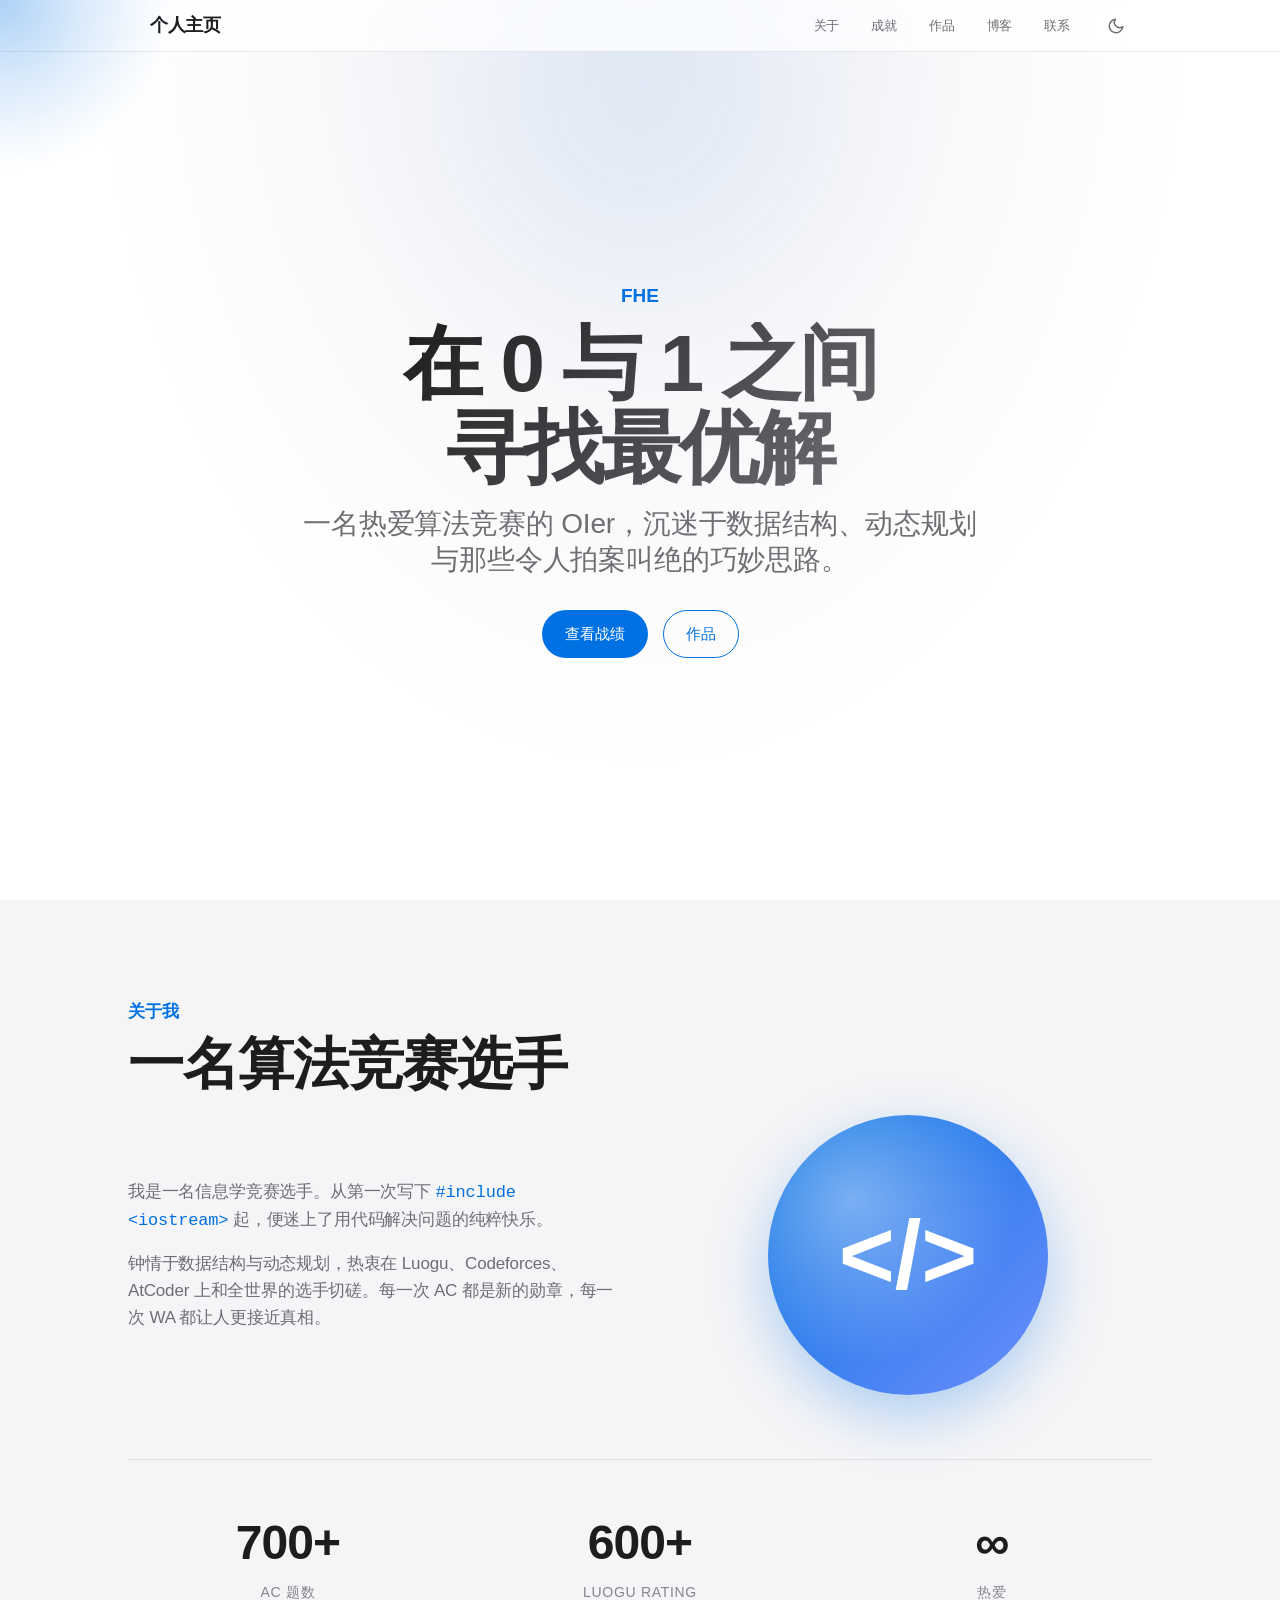
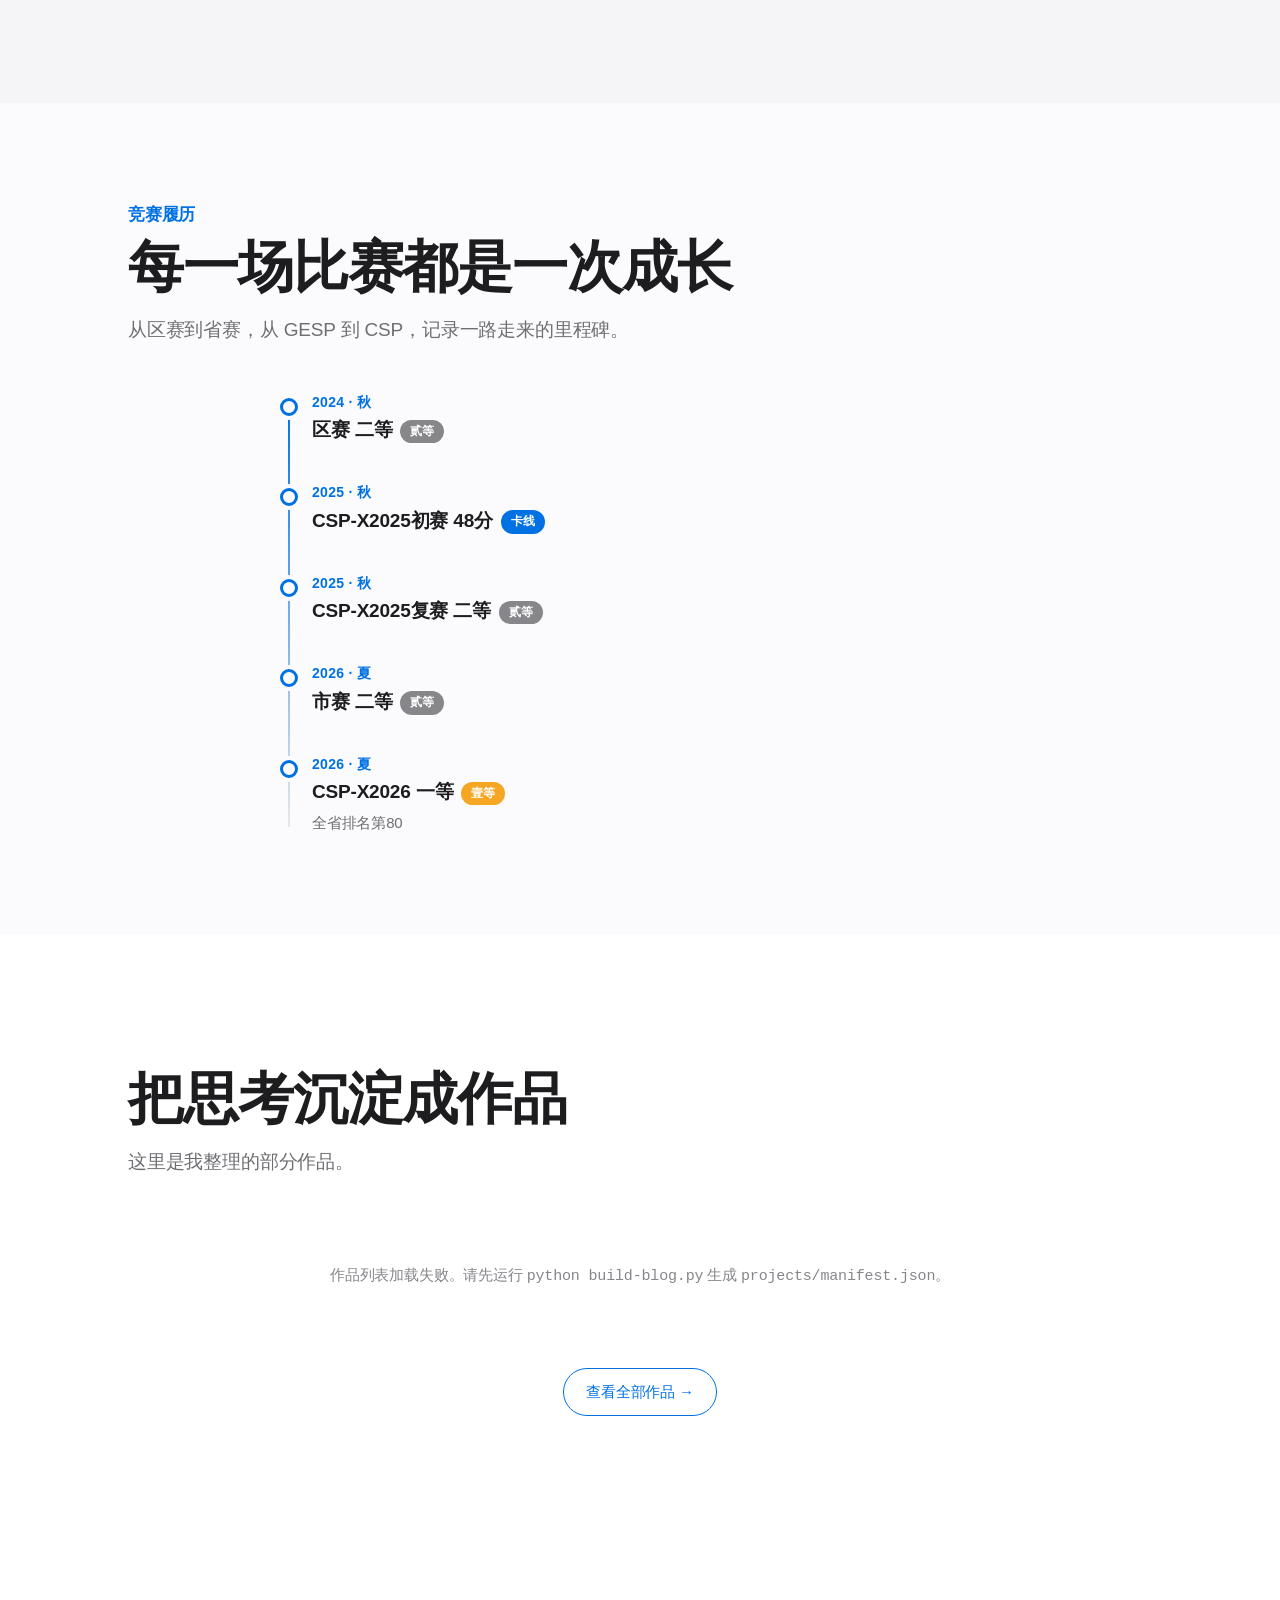
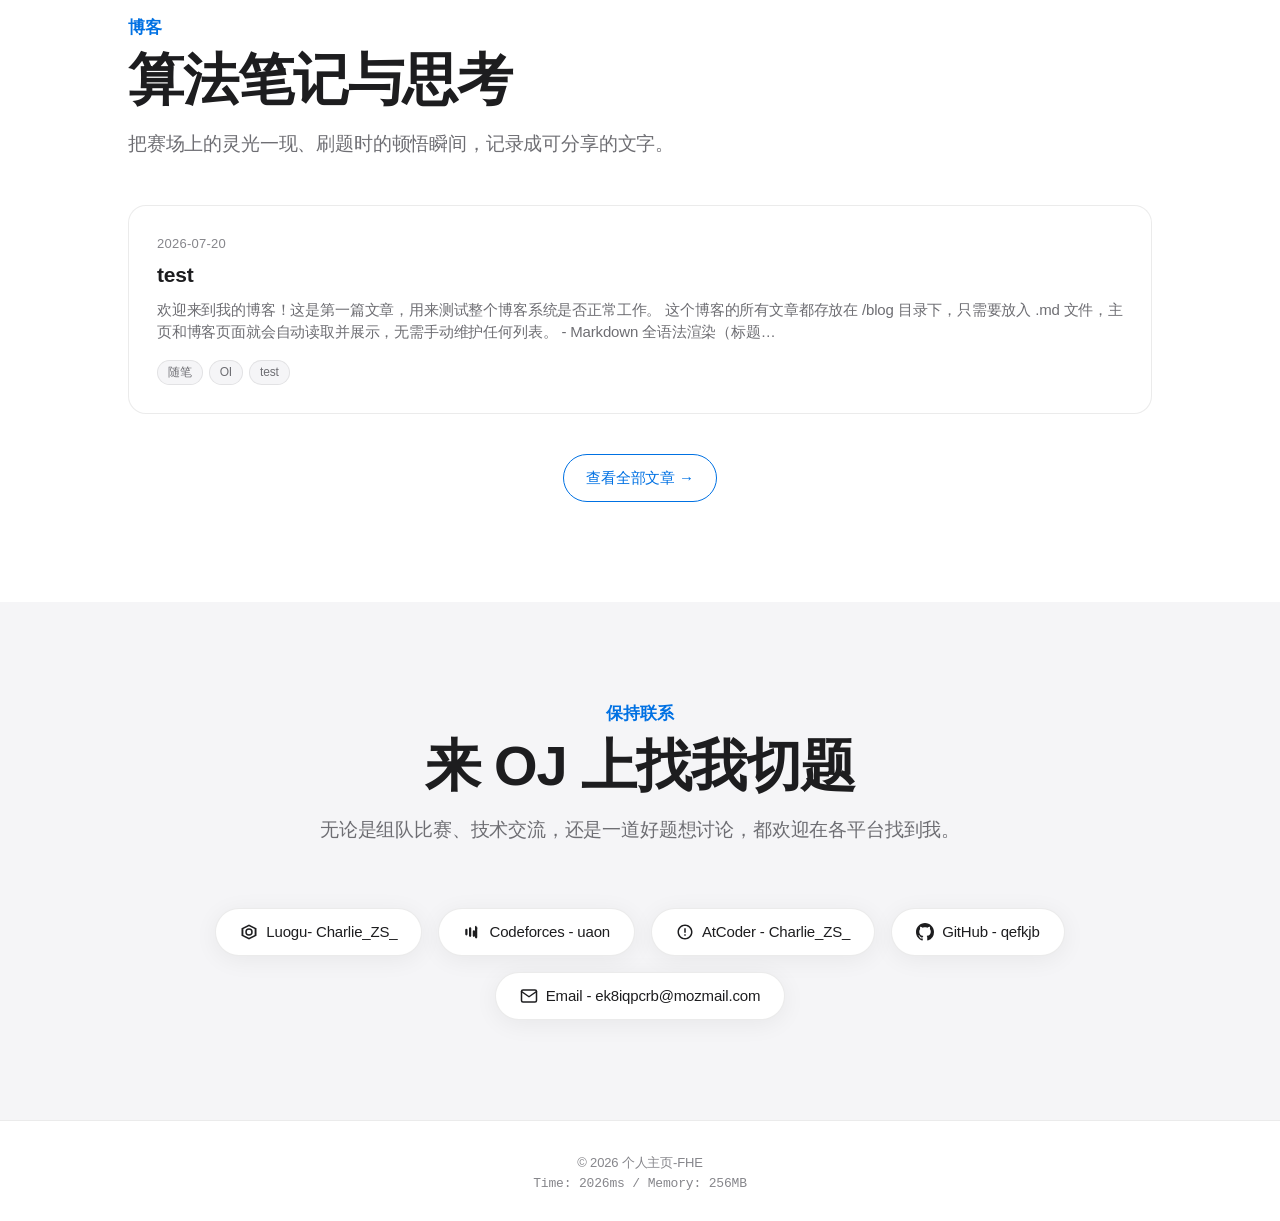
==== commit bee24690: "style: adjust cursor glow for light theme and rename projects section Co-authored-by: monkeycode-ai " ====
--- a/index.html
+++ b/index.html
@@ -23,6 +23,7 @@
             --card-shadow-hover: 0 12px 40px rgba(0, 0, 0, 0.12);
             --gradient-hero: radial-gradient(ellipse at top, #f0f0f5 0%, #ffffff 60%);
             --overlay: rgba(255, 255, 255, 0.6);
+            --cursor-glow: radial-gradient(circle, rgba(0, 113, 227, 0.32) 0%, rgba(0, 113, 227, 0.14) 35%, rgba(0, 113, 227, 0.04) 60%, transparent 72%);
         }
 
         [data-theme="dark"] {
@@ -41,6 +42,7 @@
             --card-shadow-hover: 0 12px 40px rgba(0, 0, 0, 0.6);
             --gradient-hero: radial-gradient(ellipse at top, #1a1a2e 0%, #000000 60%);
             --overlay: rgba(0, 0, 0, 0.5);
+            --cursor-glow: radial-gradient(circle, rgba(255, 200, 40, 0.45) 0%, rgba(255, 180, 30, 0.18) 35%, rgba(255, 170, 20, 0.05) 60%, transparent 72%);
         }
 
         /* 暗色主题补充：原生控件配色、文本选区高亮、暗色滚动条 */
@@ -749,7 +751,7 @@
             pointer-events: none;
             z-index: 9999;
             transform: translate(-50%, -50%);
-            background: radial-gradient(circle, rgba(255, 200, 40, 0.45) 0%, rgba(255, 180, 30, 0.18) 35%, rgba(255, 170, 20, 0.05) 60%, transparent 72%);
+            background: var(--cursor-glow);
         }
 
         .cursor-glow::after {
@@ -877,7 +879,7 @@
         <p class="hero-subtitle">一名热爱算法竞赛的 OIer，沉迷于数据结构、动态规划与那些令人拍案叫绝的巧妙思路。</p>
         <div class="hero-cta">
             <a class="btn btn-primary" href="javascript:void(0)" onclick="scrollToSection('achievements')">查看战绩</a>
-            <a class="btn btn-secondary" href="javascript:void(0)" onclick="scrollToSection('projects')">题解作品</a>
+            <a class="btn btn-secondary" href="javascript:void(0)" onclick="scrollToSection('projects')">作品</a>
         </div>
     </section>
 
@@ -952,9 +954,9 @@
     <!-- Projects Section -->
     <section class="projects" id="projects">
         <div class="section-inner">
-            <p class="section-eyebrow reveal">题解与作品</p>
-            <h2 class="section-title reveal">把思考沉淀成文字</h2>
-            <p class="section-desc reveal">算法不只是赛场上的较量，更是值得分享的思维方式。这里是我整理的部分题解与作品。</p>
+            <p class="section-eyebrow reveal">作品</p>
+            <h2 class="section-title reveal">把思考沉淀成作品</h2>
+            <p class="section-desc reveal">这里是我整理的部分作品。</p>
             <div class="projects-grid" id="projects-grid">
                 <div class="blog-empty">正在加载作品…</div>
             </div>
